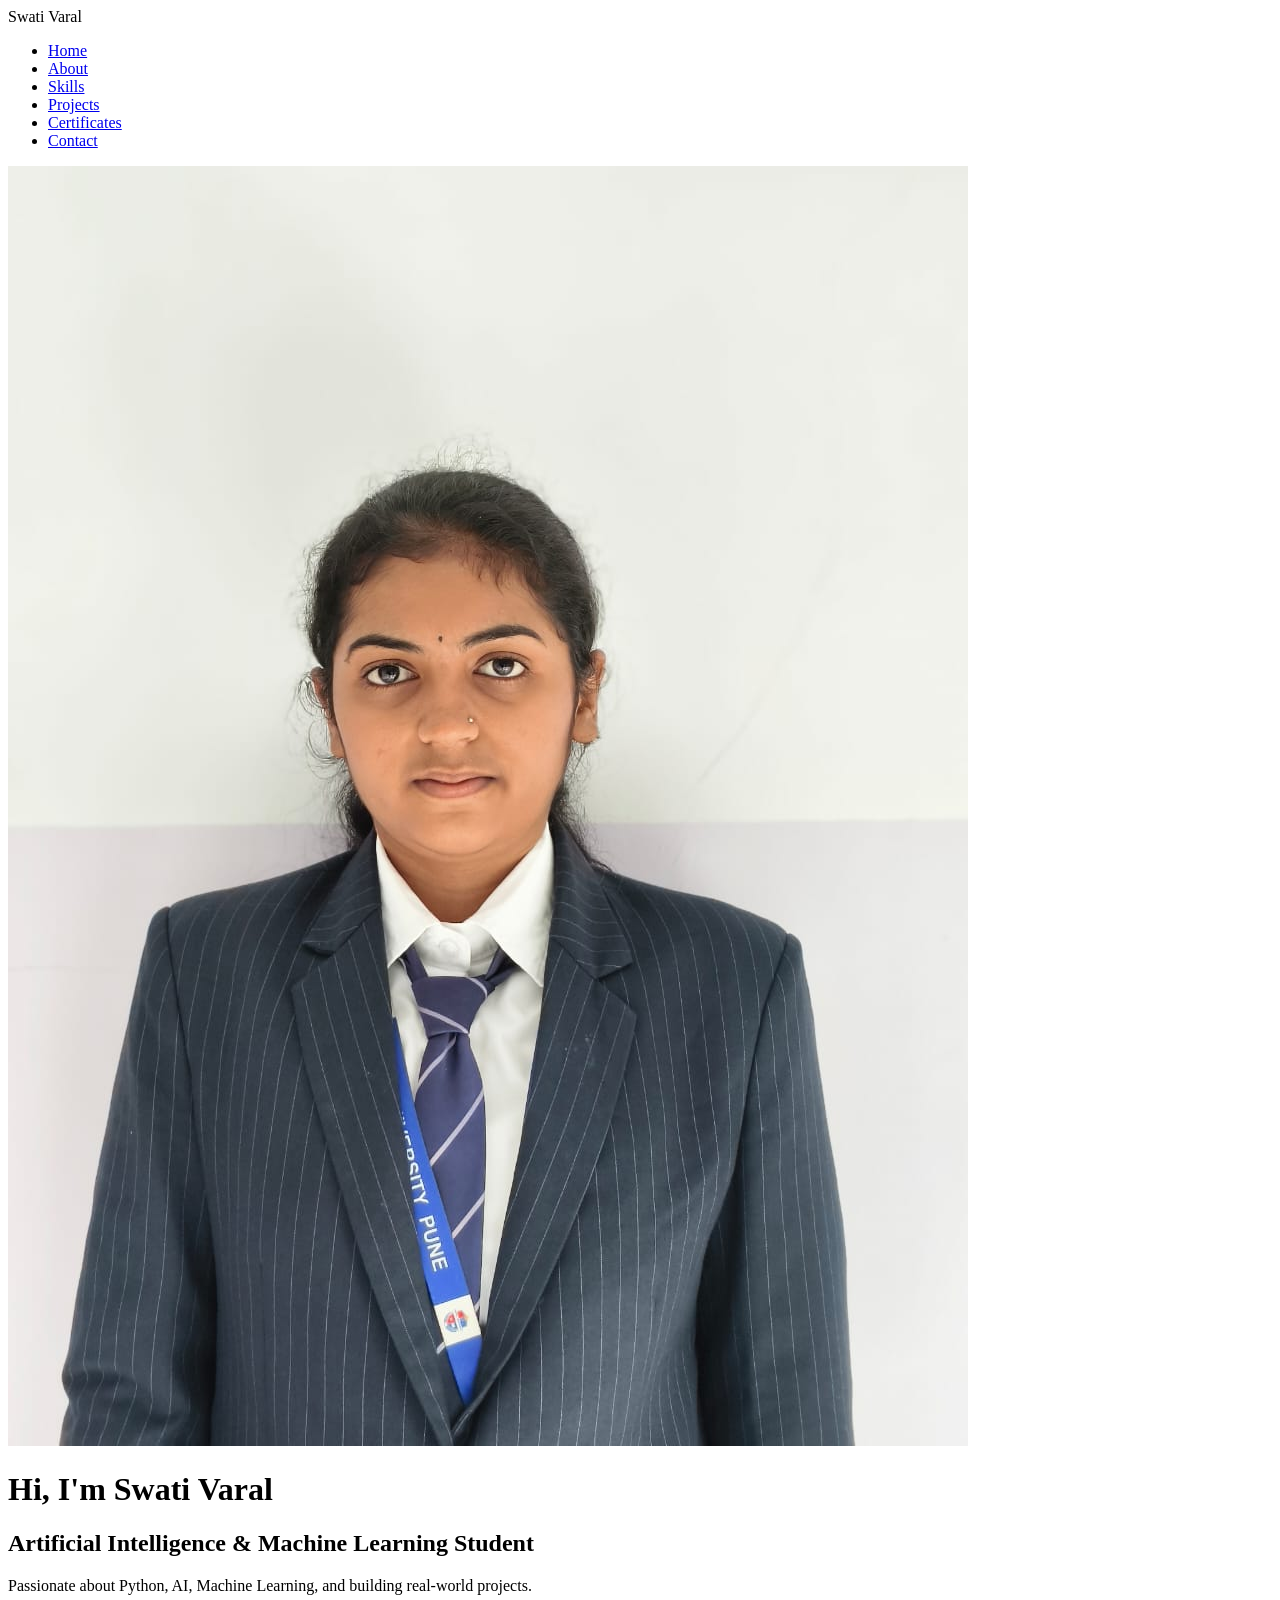
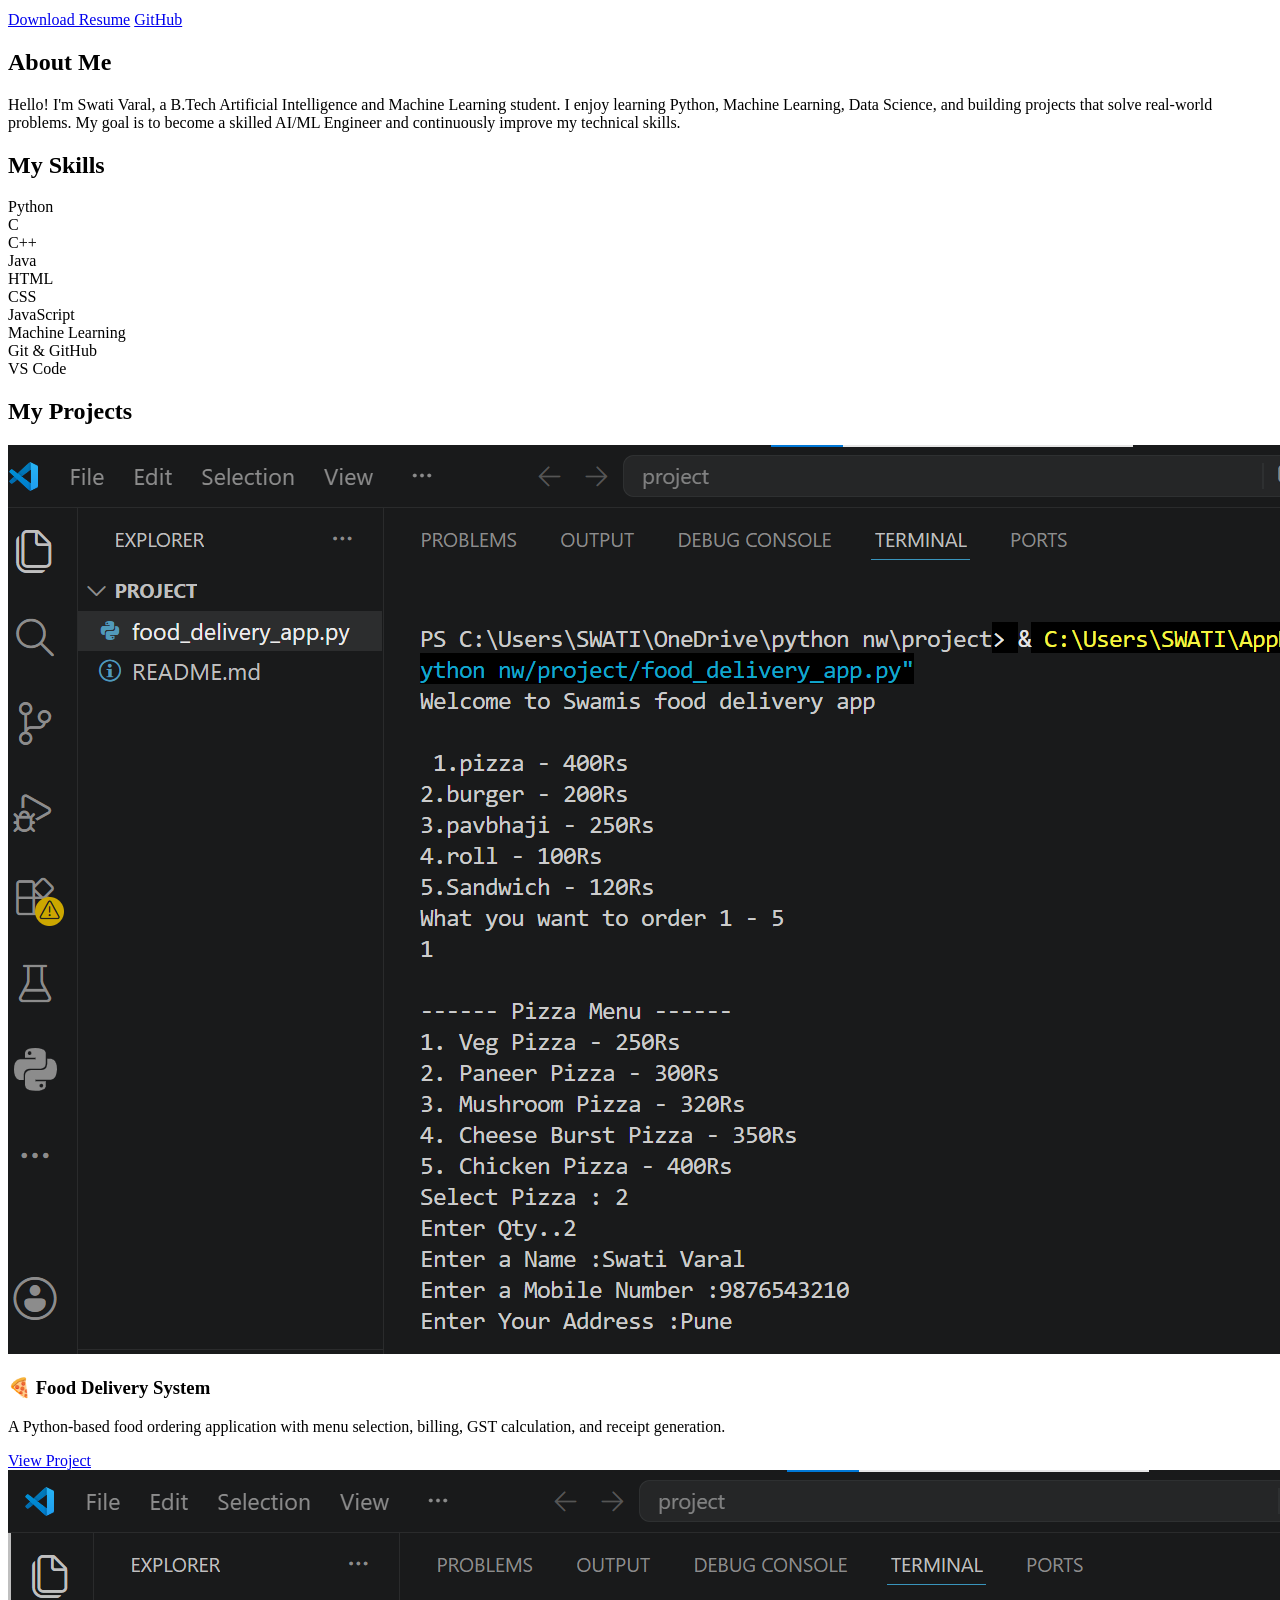
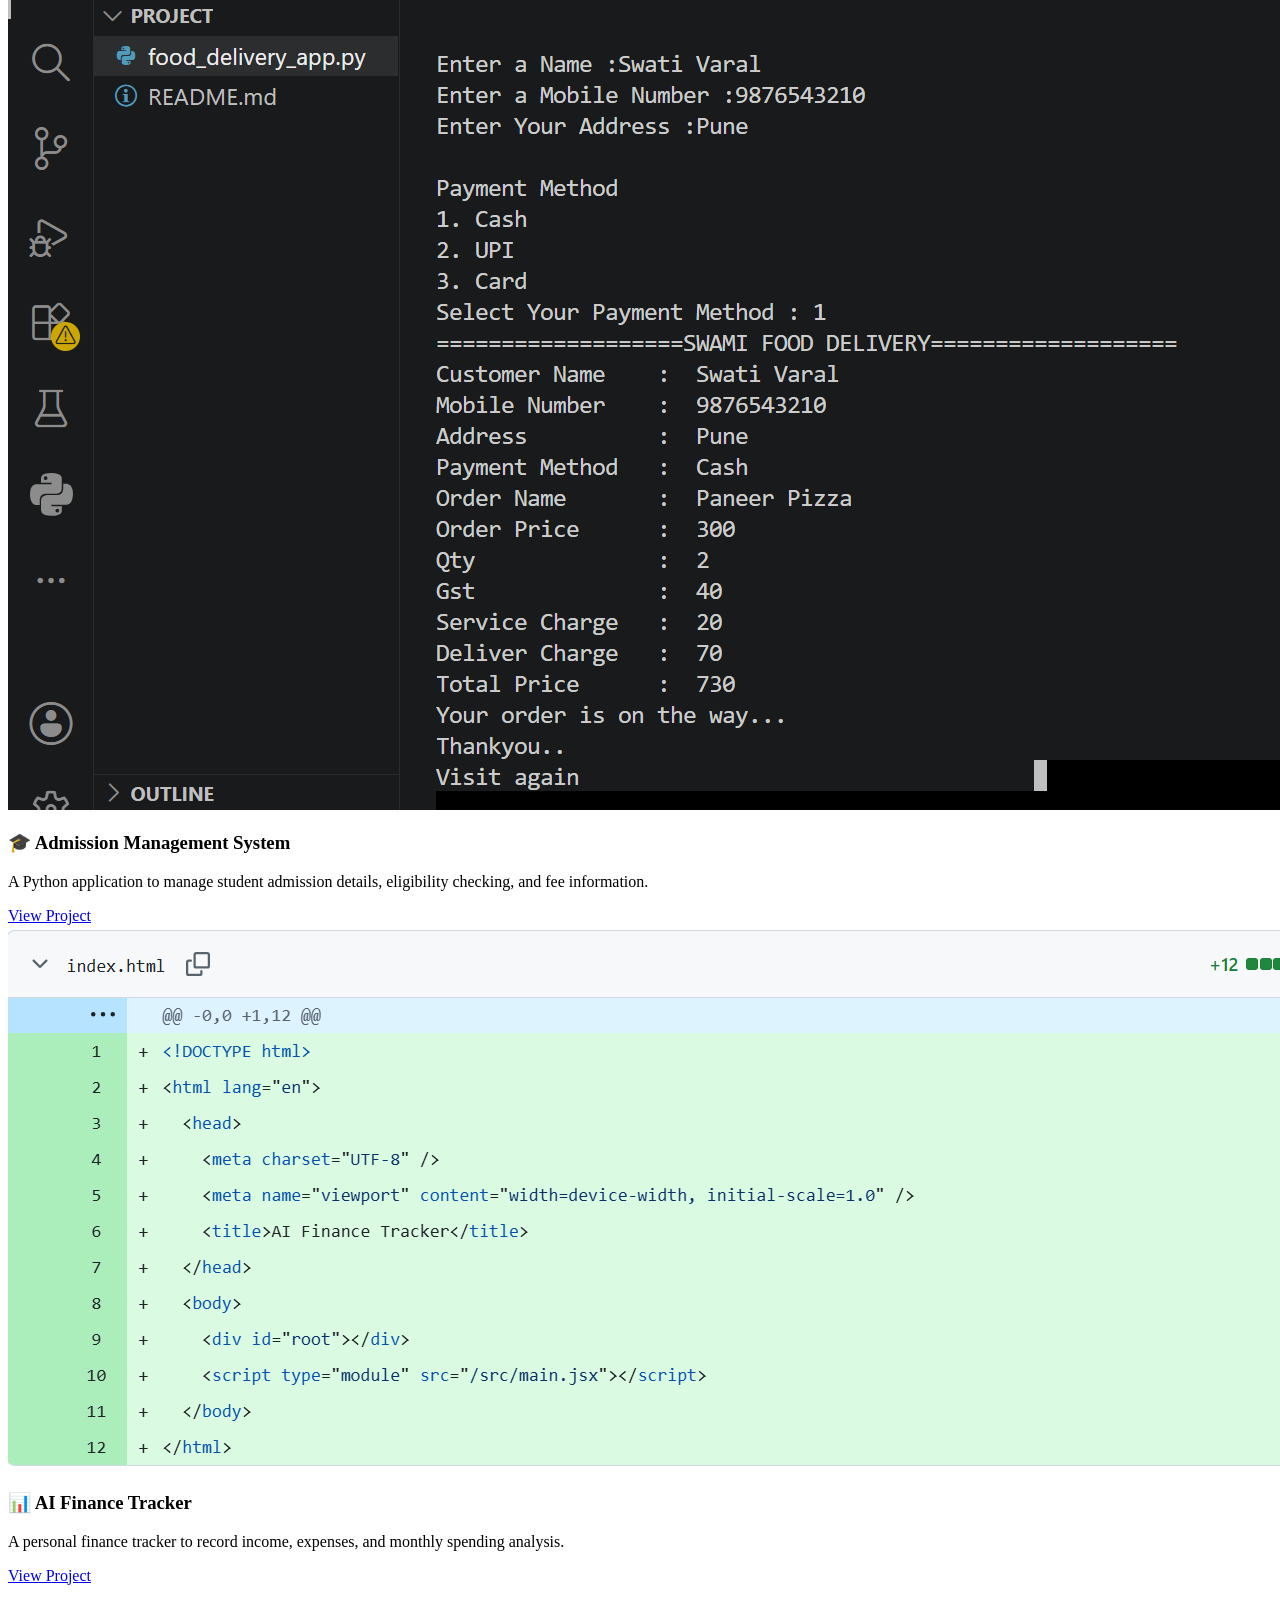
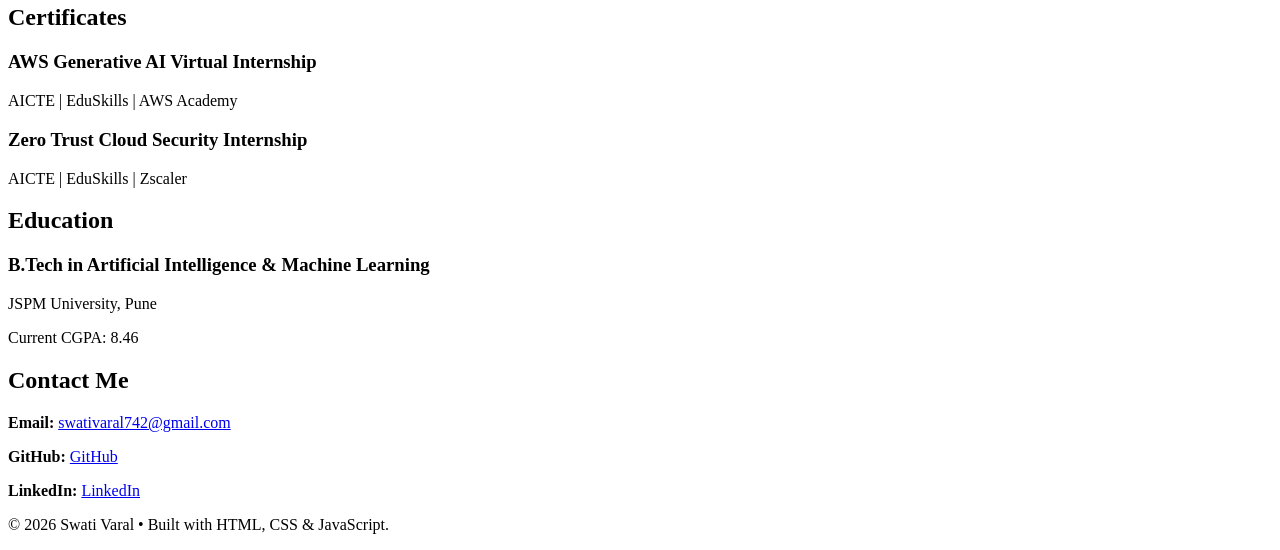
==== index.html @ 64f788d5 "Fix file names" ====
<!DOCTYPE html>
<html lang="en">
<head>
    <meta charset="UTF-8">
    <meta name="viewport" content="width=device-width, initial-scale=1.0">
    <title>Swati Varal | Portfolio</title>
<link rel="preconnect" href="https://fonts.googleapis.com">
<link rel="preconnect" href="https://fonts.gstatic.com" crossorigin>

<link href="https://fonts.googleapis.com/css2?family=Poppins:wght@300;400;500;600;700&display=swap" rel="stylesheet">
    <link rel="stylesheet" href="style.css">
</head>
<body>
    <nav class="navbar">
    <div class="logo">Swati Varal</div>

    <ul class="nav-links">
        <li><a href="#">Home</a></li>
        <li><a href="#about">About</a></li>
        <li><a href="#skills">Skills</a></li>
        <li><a href="#projects">Projects</a></li>
        <li><a href="#certificates">Certificates</a></li>
        <li><a href="#contact">Contact</a></li>
    </ul>
</nav>
    <header class="hero">

    <div class="hero-content">

        <img src="images/profile.jpeg" alt="Swati Varal" class="profile-img">

        <h1>Hi, I'm <span>Swati Varal</span></h1>

        <h2>Artificial Intelligence & Machine Learning Student</h2>

        <p>
            Passionate about Python, AI, Machine Learning, and building real-world projects.
        </p>

        <a href="resume.pdf" class="btn" download>Download Resume</a>

        <a href="https://github.com/swativaral" class="btn">GitHub</a>

    </div>

</header>
<section id="about" class="about">

    <h2>About Me</h2>

    <p>
        Hello! I'm Swati Varal, a B.Tech Artificial Intelligence and Machine Learning student.
        I enjoy learning Python, Machine Learning, Data Science, and building projects that solve real-world problems.
        My goal is to become a skilled AI/ML Engineer and continuously improve my technical skills.
    </p>

</section>
<section id="skills" class="skills">

    <h2>My Skills</h2>

    <div class="skills-container">

        <div class="skill-card">Python</div>
        <div class="skill-card">C</div>
        <div class="skill-card">C++</div>
        <div class="skill-card">Java</div>
        <div class="skill-card">HTML</div>
        <div class="skill-card">CSS</div>
        <div class="skill-card">JavaScript</div>
        <div class="skill-card">Machine Learning</div>
        <div class="skill-card">Git & GitHub</div>
        <div class="skill-card">VS Code</div>

    </div>

</section>
<section id="projects" class="projects">

    <h2>My Projects</h2>
   <div class="project-container">
    <div class="project-card">
        <img src="images/menu.png" alt="Food Delivery Menu" class="project-img">
    <h3>🍕 Food Delivery System</h3>

    <p>
        A Python-based food ordering application with menu selection,
        billing, GST calculation, and receipt generation.
    </p>

    <a href="https://github.com/swativaral" class="project-btn" target="_blank">
        View Project
    </a>

</div>
        <div class="project-card">
            <img src="images/delivery receipt.png" alt="Food Delivery Receipt" class="project-img">
            <h3>🎓 Admission Management System</h3>
            <p>
                A Python application to manage student admission details,
                eligibility checking, and fee information.
            </p>
            <a href="https://github.com/swativaral" class="project-btn" target="_blank">
    View Project
</a>
        </div>

        <div class="project-card">
            <img src="images/finance.png" alt="AI Finance Tracker" class="project-img">
            <h3>📊 AI Finance Tracker</h3>
            <p>
                A personal finance tracker to record income, expenses,
                and monthly spending analysis.
            </p>
            <a href="https://github.com/swativaral" class="project-btn" target="_blank">
    View Project
</a>
        </div>

    </div>

</section>
<section id="certificates" class="certificates">

    <h2>Certificates</h2>

    <div class="certificate-container">

        <div class="certificate-card">
            <h3>AWS Generative AI Virtual Internship</h3>
            <p>AICTE | EduSkills | AWS Academy</p>
        </div>

        <div class="certificate-card">
            <h3>Zero Trust Cloud Security Internship</h3>
            <p>AICTE | EduSkills | Zscaler</p>
        </div>

    </div>

</section>
<section id="education" class="education">

    <h2>Education</h2>

    <div class="education-card">
        <h3>B.Tech in Artificial Intelligence & Machine Learning</h3>
        <p>JSPM University, Pune</p>
        <p>Current CGPA: 8.46</p>
    </div>

</section>
<section id="contact" class="contact">

    <h2>Contact Me</h2>

   <p>
    <strong>Email:</strong>
    <a href="mailto:swativaral742@gmail.com">
        swativaral742@gmail.com
    </a>
</p>
    <p>
        <strong>GitHub:</strong>
       <a href="https://github.com/swativaral" class="btn" target="_blank">
             GitHub
        </a>
    </p>

   <p>
    <strong>LinkedIn:</strong>
    <a href="https://www.linkedin.com/in/swati-varal-043993343/" class="btn" target="_blank">
    LinkedIn
    </a>
</p>

</section>
    <footer>
    <p>© 2026 Swati Varal • Built with HTML, CSS & JavaScript.</p>
</footer>
    <script src="script.js"></script>
</body>
</html>
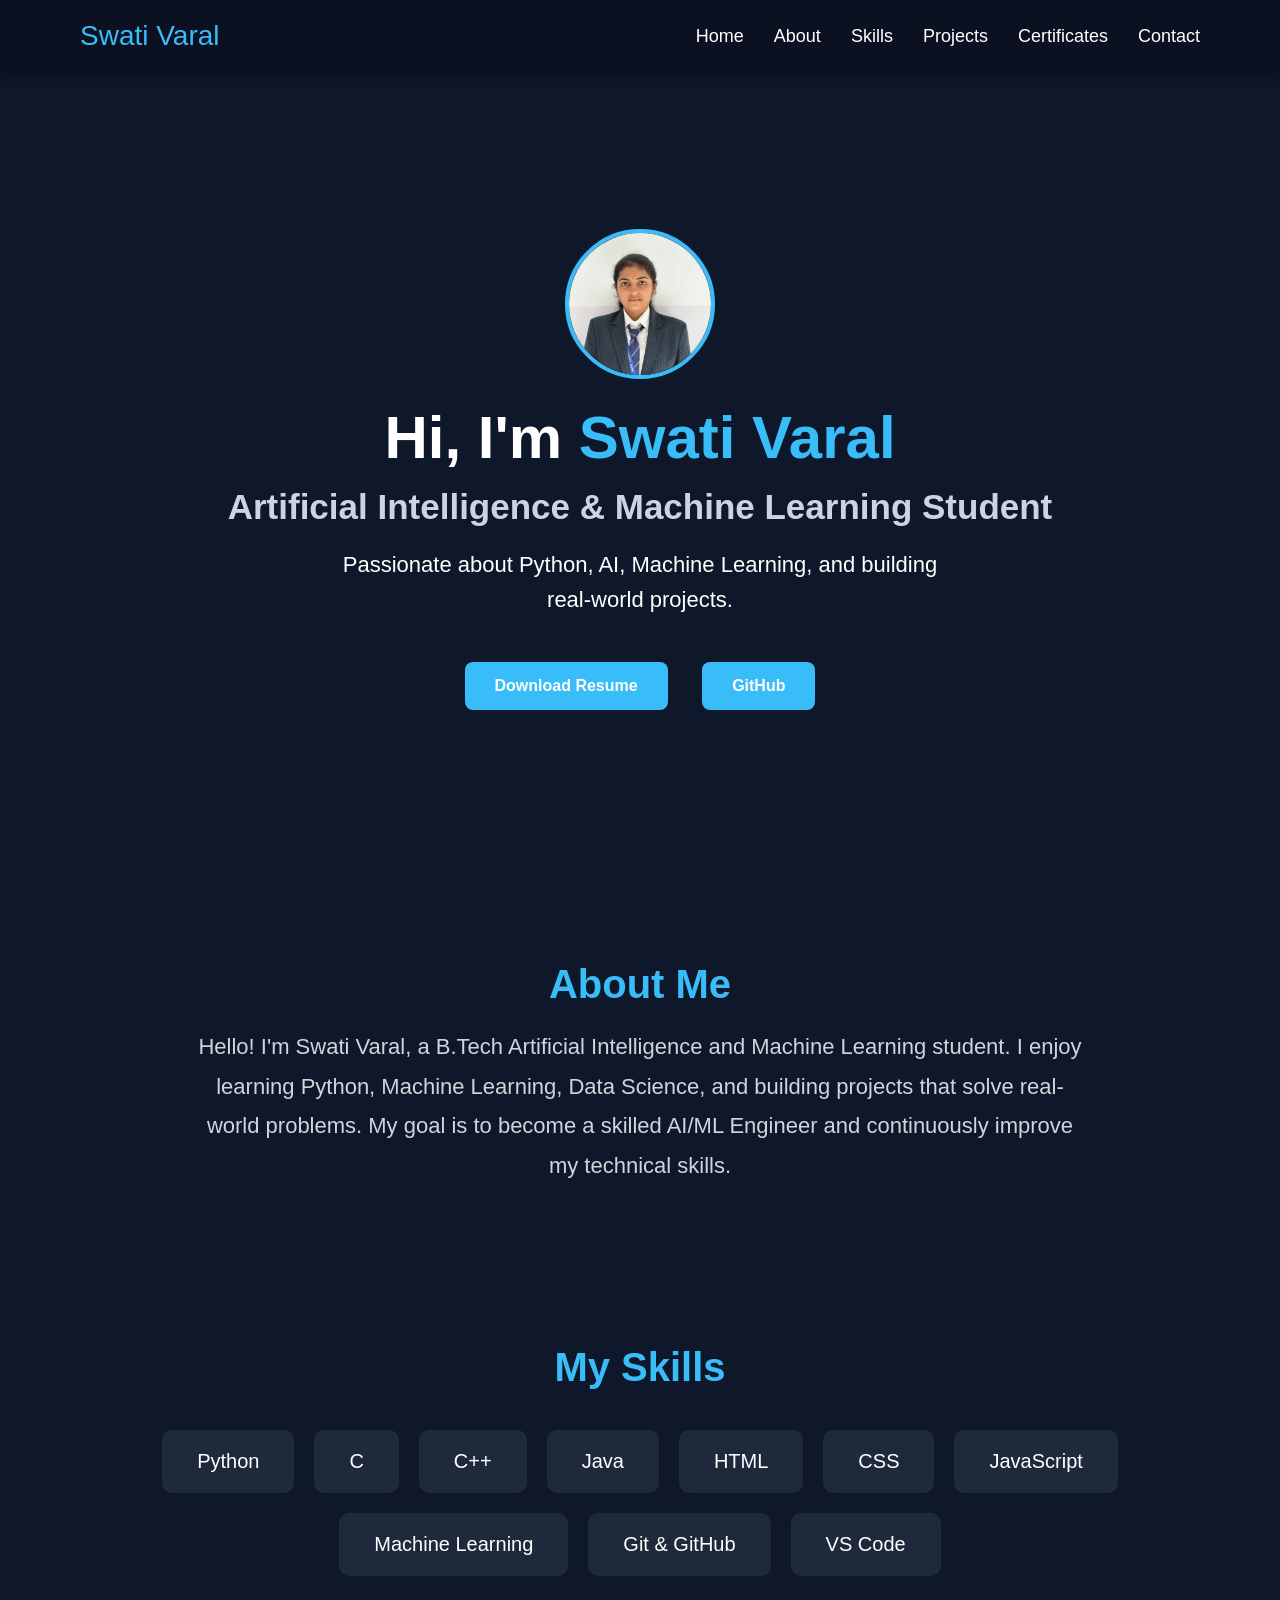
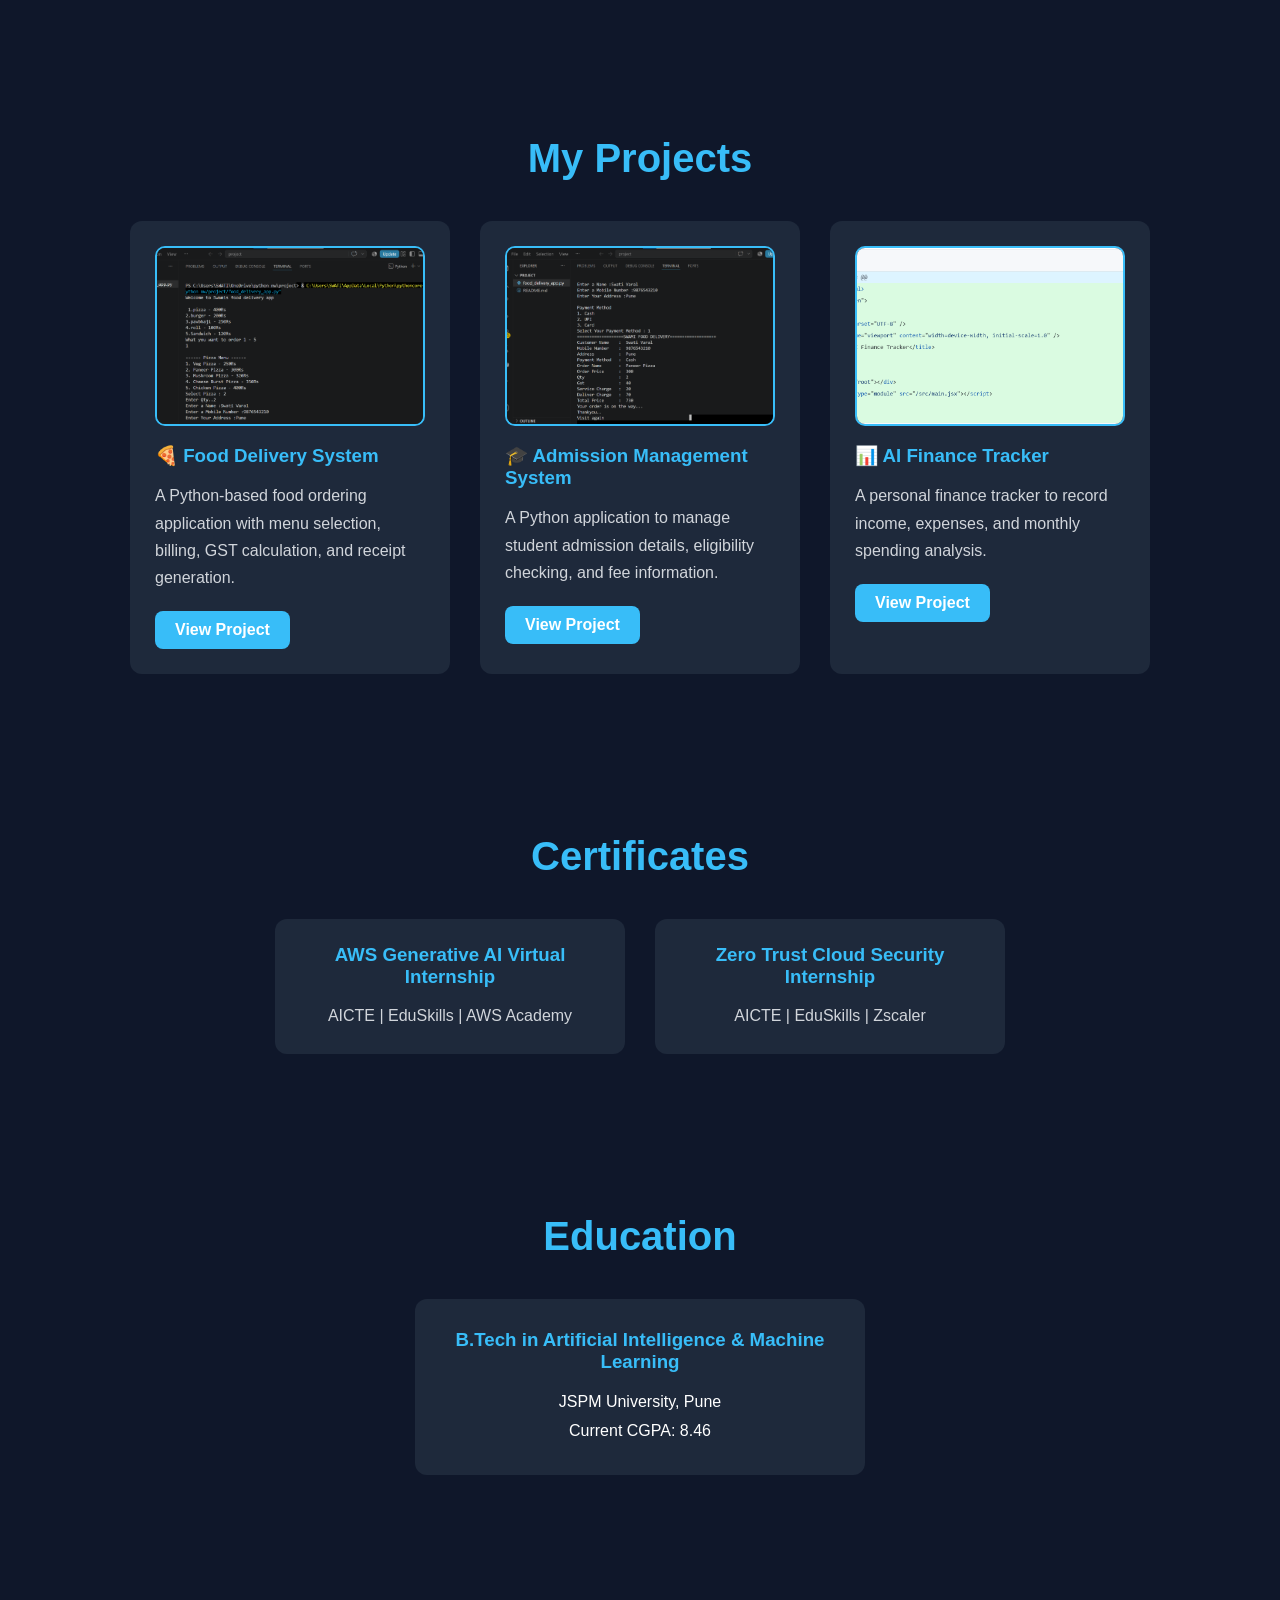
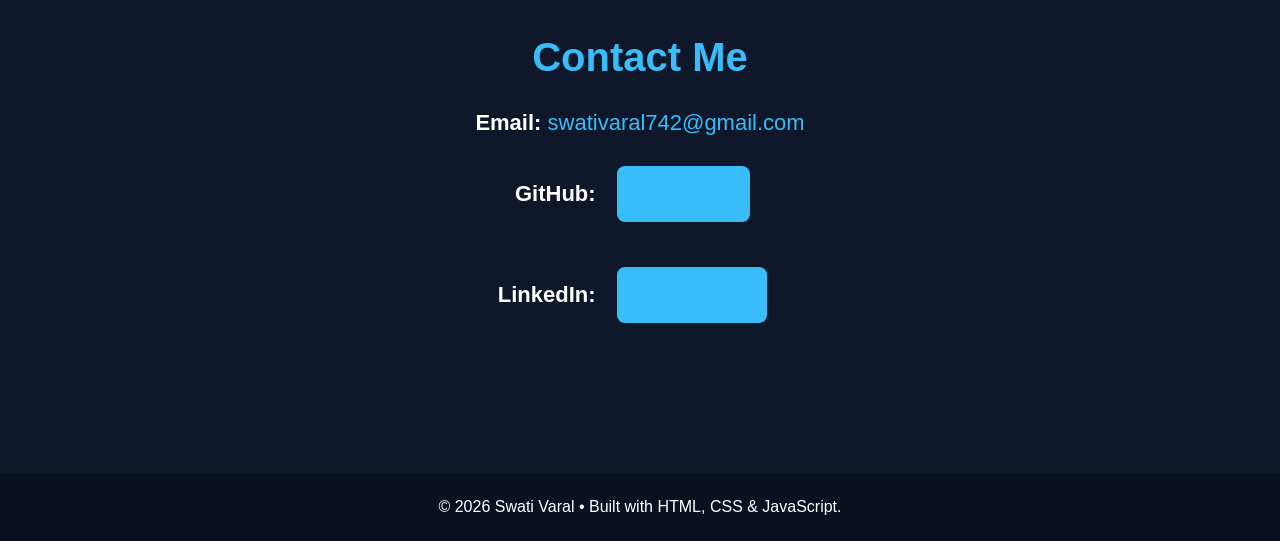
==== commit 37af51b8: "Fix CSS link" ====
--- a/index.html
+++ b/index.html
@@ -8,7 +8,7 @@
 <link rel="preconnect" href="https://fonts.gstatic.com" crossorigin>
 
 <link href="https://fonts.googleapis.com/css2?family=Poppins:wght@300;400;500;600;700&display=swap" rel="stylesheet">
-    <link rel="stylesheet" href="style.css">
+    <link rel="stylesheet" href="Style.css">
 </head>
 <body>
     <nav class="navbar">
--- a/Style.css
+++ b/Style.css
@@ -0,0 +1,362 @@
+html{
+    scroll-behavior:smooth;
+}
+*{
+    margin:0;
+    padding:0;
+    box-sizing:border-box;
+    font-family:'Poppins',sans-serif;
+}
+
+body{
+    background:#0f172a;
+    color:white;
+}
+
+.hero{
+    min-height:90vh;
+    display:flex;
+    justify-content:center;
+    align-items:center;
+    text-align:center;
+}
+
+.hero-content h1{
+    font-size:60px;
+    margin-bottom:15px;
+}
+
+.hero-content span{
+    color:#38bdf8;
+}
+
+.hero-content h2{
+    font-size:35px;
+    margin-bottom:20px;
+    color:#cbd5e1;
+
+}
+
+.hero-content p{
+    width:600px;
+    max-width:90%;
+    margin:auto;
+    margin-bottom:30px;
+    line-height:1.6;
+    font-size:22px;
+}
+
+.btn{
+    display:inline-block;
+    text-decoration:none;
+    background:#38bdf8;
+    color:white;
+    padding:15px 30px;
+    margin:15px;
+    border-radius:8px;
+    transition:0.3s;
+     font-weight:bold;
+}
+
+.btn:hover{
+    background:#0284c7;
+    transform:translateY(-5px);
+    box-shadow:0 10px 20px rgba(56,189,248,0.4);
+}
+
+
+.profile-img{
+    width:150px;
+    height:150px;
+    border-radius:50%;
+    object-fit:cover;
+    border:4px solid #38bdf8;
+    margin-bottom:20px;
+}
+/* Navigation Bar */
+
+.navbar{
+    display:flex;
+    justify-content:space-between;
+    align-items:center;
+    padding:20px 80px;
+    background:#0b1120;
+    position:sticky;
+    top:0;
+    box-shadow:0 4px 10px rgba(0,0,0,0.3);
+    z-index:1000;
+}
+
+.logo{
+    color:#38bdf8;
+    font-size:28px;
+}
+
+.nav-links{
+    display:flex;
+    list-style:none;
+    gap:30px;
+}
+
+.nav-links a{
+    text-decoration:none;
+    color:white;
+    font-size:18px;
+    font-weight:500;
+    transition:0.3s;
+}
+
+.nav-links a:hover{
+    color:#38bdf8;
+    border-bottom:2px solid #38bdf8;
+    padding-bottom:5px;
+}
+.about{
+    padding:80px 100px;
+    text-align:center;
+}
+
+.about h2{
+    font-size:40px;
+    color:#38bdf8;
+    margin-bottom:20px;
+}
+
+.about p{
+    font-size:22px;
+    line-height:1.8;
+    max-width:900px;
+    margin:auto;
+    color:#d1d5db;
+}
+/* Skills Section */
+
+.skills{
+    padding:80px 100px;
+    text-align:center;
+}
+
+.skills h2{
+    font-size:40px;
+    color:#38bdf8;
+    margin-bottom:40px;
+}
+
+.skills-container{
+    display:flex;
+    flex-wrap:wrap;
+    justify-content:center;
+    gap:20px;
+}
+
+.skill-card{
+    background:#1e293b;
+    color:white;
+    padding:20px 35px;
+    border-radius:10px;
+    font-size:20px;
+    transition:0.3s;
+    cursor:pointer;
+}
+
+.skill-card:hover{
+    background:#38bdf8;
+    color:#0f172a;
+    transform:scale(1.08);
+}
+/* Projects Section */
+
+.projects{
+    padding:80px 100px;
+    text-align:center;
+}
+
+.projects h2{
+    font-size:40px;
+    color:#38bdf8;
+    margin-bottom:40px;
+}
+
+.project-container{
+    display:flex;
+    justify-content:center;
+    gap:30px;
+    flex-wrap:wrap;
+}
+
+.project-card{
+    width:320px;
+    background:#1e293b;
+    padding:25px;
+    border-radius:12px;
+    transition:0.3s;
+    text-align:left;
+}
+
+.project-card h3{
+    color:#38bdf8;
+    margin-bottom:15px;
+}
+
+.project-card p{
+    line-height:1.7;
+    color:#d1d5db;
+}
+
+
+.project-card:hover{
+    transform:translateY(-10px) scale(1.03);
+    box-shadow:0 15px 30px rgba(0,0,0,0.4);
+}
+/* Education */
+/* Certificates Section */
+
+.certificates{
+    padding:80px 100px;
+    text-align:center;
+}
+
+.certificates h2{
+    font-size:40px;
+    color:#38bdf8;
+    margin-bottom:40px;
+}
+
+.certificate-container{
+    display:flex;
+    justify-content:center;
+    gap:30px;
+    flex-wrap:wrap;
+}
+
+.certificate-card{
+    width:350px;
+    background:#1e293b;
+    padding:25px;
+    border-radius:12px;
+    transition:0.4s ease;
+    cursor:pointer;
+}
+
+.certificate-card h3{
+    color:#38bdf8;
+    margin-bottom:15px;
+}
+
+.certificate-card p{
+    color:#d1d5db;
+    line-height:1.6;
+}
+
+.certificate-card:hover{
+    transform:translateY(-10px) scale(1.05);
+    box-shadow:0 15px 30px rgba(56,189,248,0.3);
+    border:2px solid #38bdf8;
+}
+.education{
+    padding:80px 100px;
+    text-align:center;
+}
+
+.education h2{
+    color:#38bdf8;
+    font-size:40px;
+    margin-bottom:40px;
+}
+
+.education-card{
+    width:450px;
+    margin:auto;
+    background:#1e293b;
+    padding:30px;
+    border-radius:12px;
+}
+
+.education-card h3{
+    color:#38bdf8;
+    margin-bottom:15px;
+}
+
+.education-card p{
+    line-height:1.8;
+}
+/* Contact */
+
+.contact{
+    padding:80px 100px;
+    text-align:center;
+}
+
+.contact h2{
+    color:#38bdf8;
+    font-size:40px;
+    margin-bottom:30px;
+}
+
+.contact p{
+    font-size:22px;
+    margin:15px;
+}
+
+.contact a{
+    color:#38bdf8;
+    text-decoration:none;
+}
+footer{
+    text-align:center;
+    padding:25px;
+    background:#0b1120;
+    color:white;
+    margin-top:40px;
+}
+.hero-content{
+    animation:fadeIn 1.5s ease-in-out;
+}
+
+@keyframes fadeIn{
+
+    from{
+        opacity:0;
+        transform:translateY(50px);
+    }
+
+    to{
+        opacity:1;
+        transform:translateY(0);
+    }
+
+}
+
+.logo{
+    cursor:pointer;
+    transition:0.3s;
+}
+
+.logo:hover{
+    color:white;
+}
+
+.project-btn{
+    display:inline-block;
+    margin-top:20px;
+    padding:10px 20px;
+    background:#38bdf8;
+    color:white;
+    text-decoration:none;
+    border-radius:8px;
+    transition:0.3s;
+    font-weight:600;
+}
+
+.project-btn:hover{
+    background:#0284c7;
+    transform:scale(1.05);
+}
+.project-img{
+    width:100%;
+    height:180px;
+    object-fit:cover;
+    border-radius:10px;
+    margin-bottom:15px;
+    border:2px solid #38bdf8;
+}
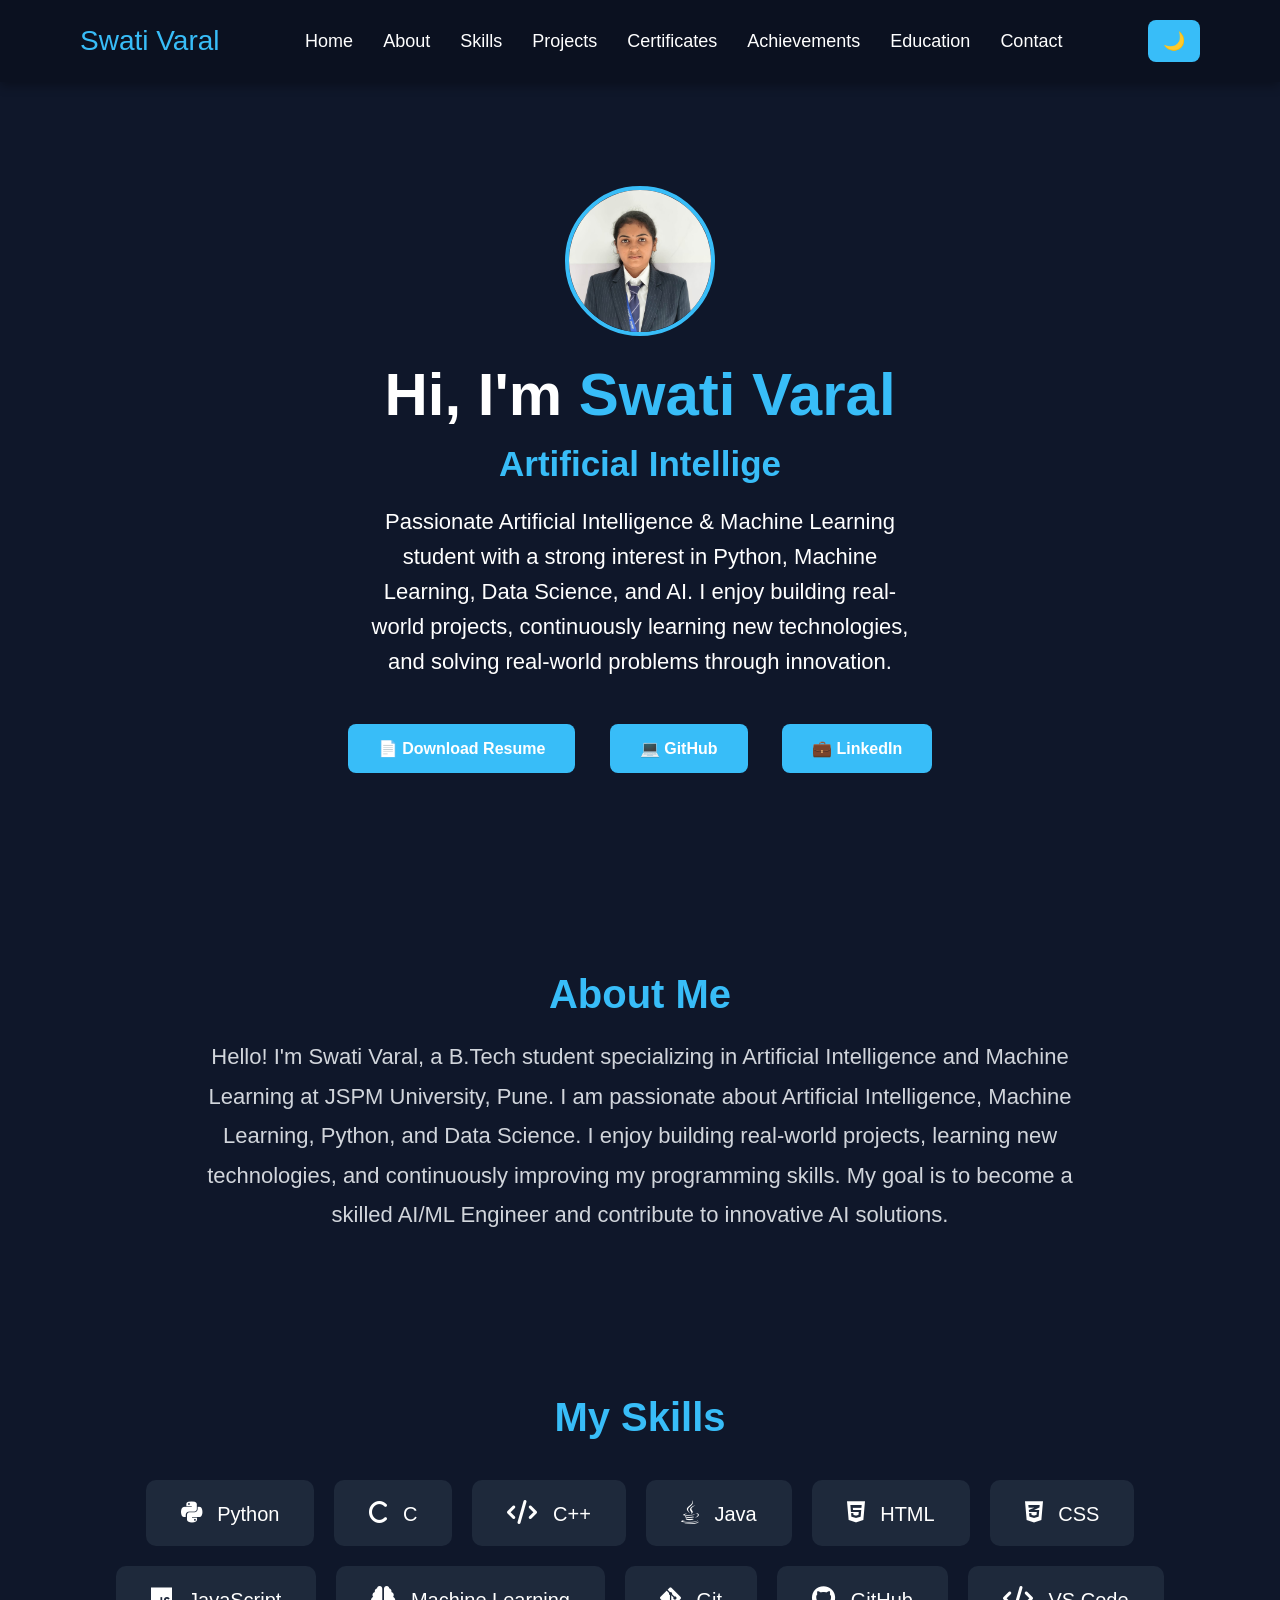
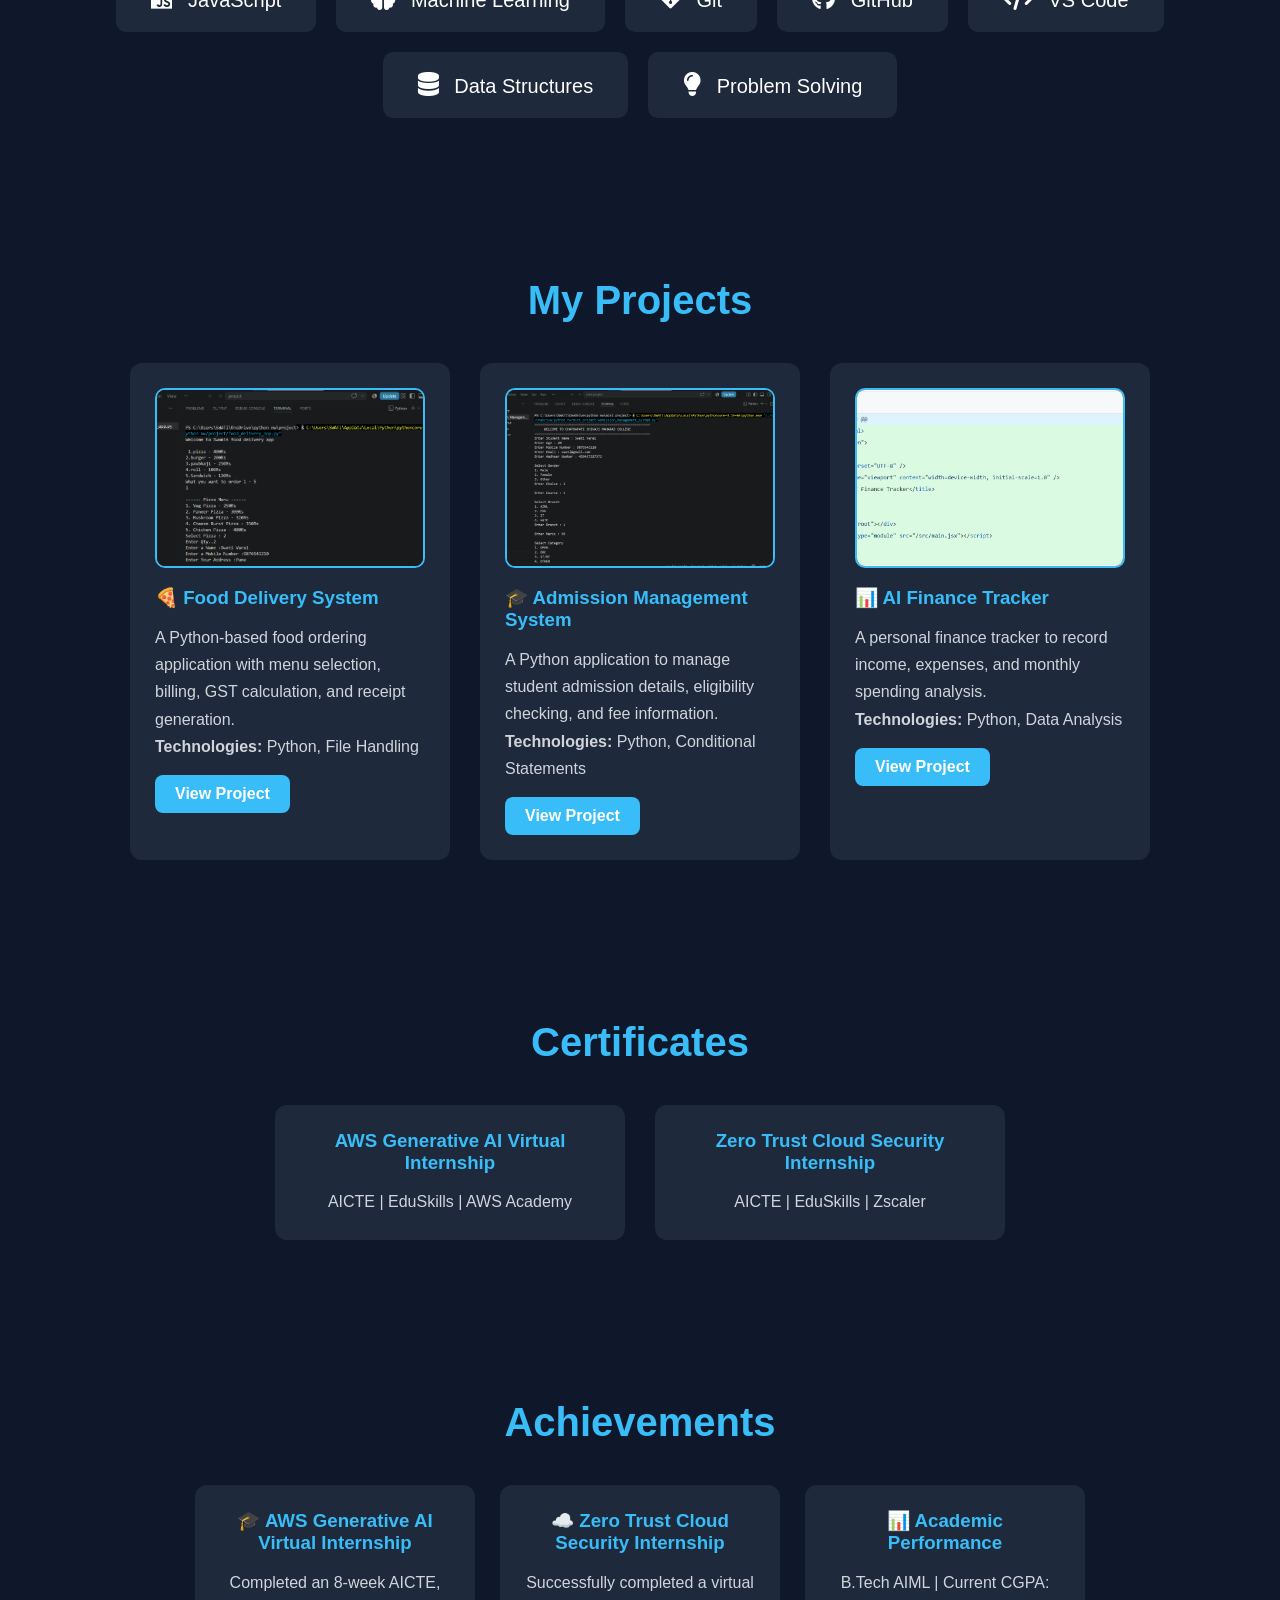
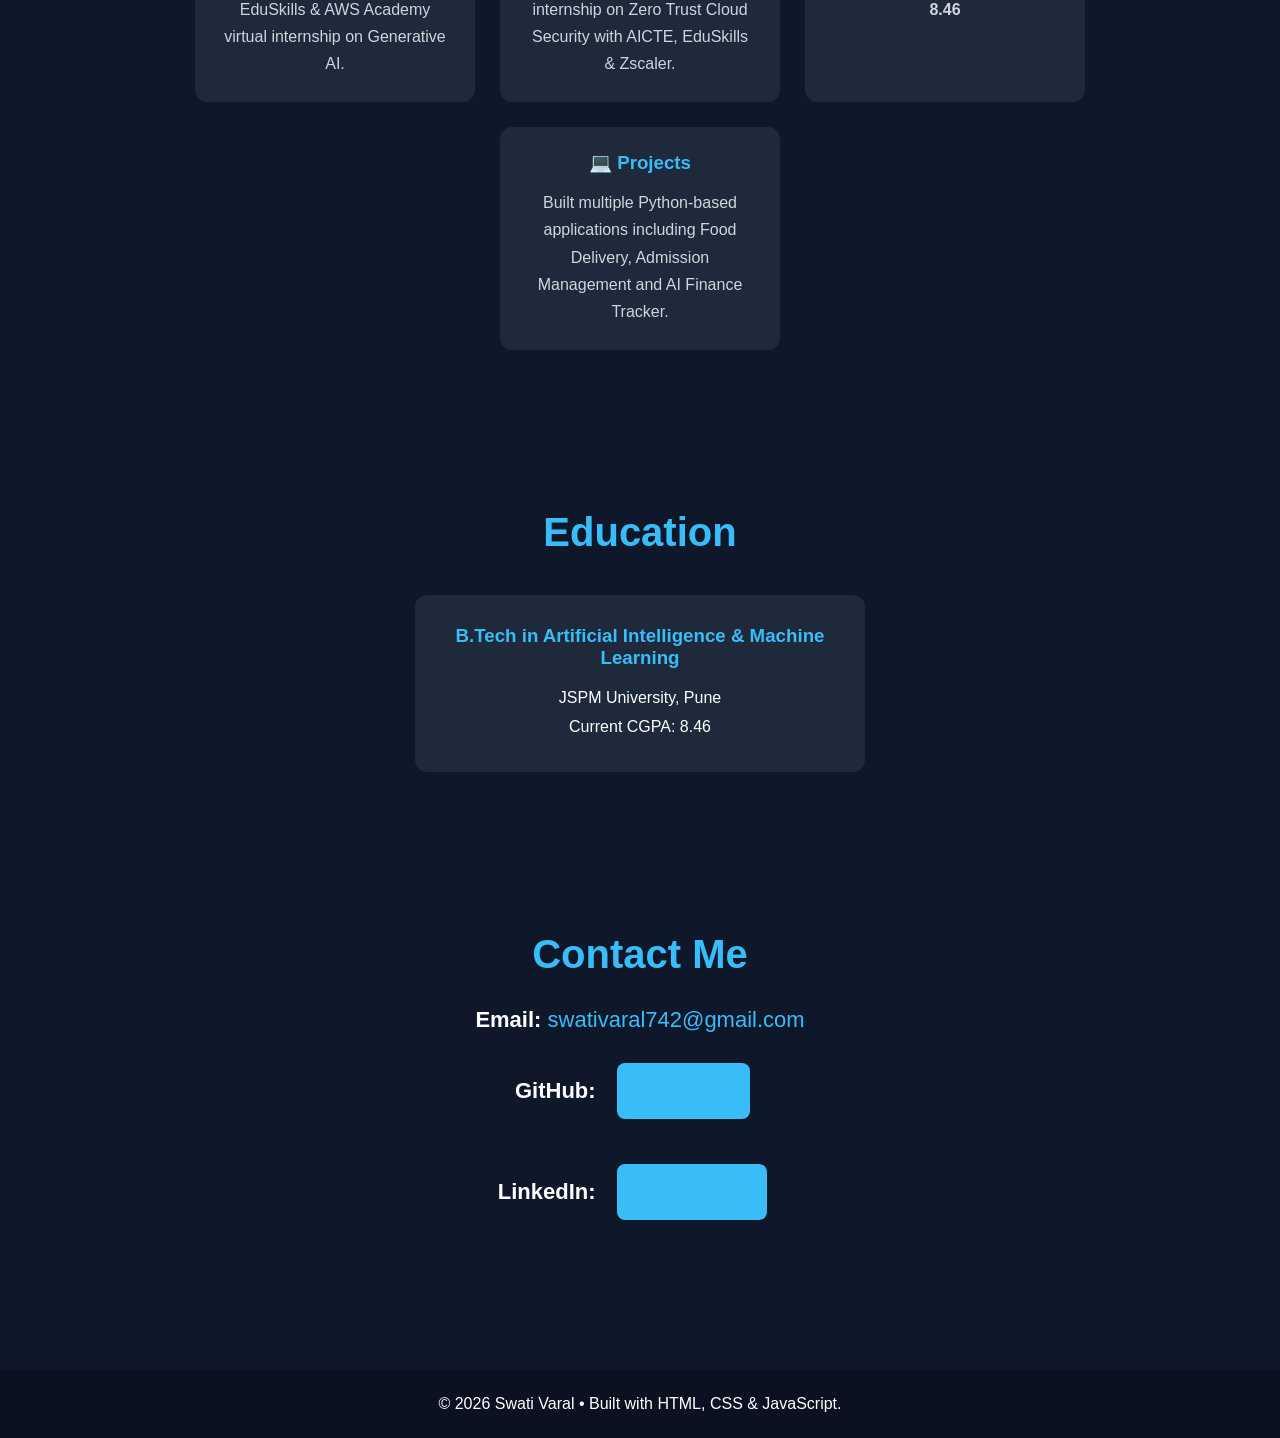
==== commit df538bb4: "Portfolio updated with new features" ====
--- a/index.html
+++ b/index.html
@@ -8,22 +8,27 @@
 <link rel="preconnect" href="https://fonts.gstatic.com" crossorigin>
 
 <link href="https://fonts.googleapis.com/css2?family=Poppins:wght@300;400;500;600;700&display=swap" rel="stylesheet">
-    <link rel="stylesheet" href="Style.css">
+<link rel="stylesheet" href="https://cdnjs.cloudflare.com/ajax/libs/font-awesome/6.5.2/css/all.min.css">   
+<link rel="stylesheet" href="Style.css">
 </head>
+<button id="topBtn" onclick="topFunction()">⬆</button>
 <body>
     <nav class="navbar">
     <div class="logo">Swati Varal</div>
 
     <ul class="nav-links">
-        <li><a href="#">Home</a></li>
+        <li><a href="#home">Home</a></li>
         <li><a href="#about">About</a></li>
         <li><a href="#skills">Skills</a></li>
         <li><a href="#projects">Projects</a></li>
         <li><a href="#certificates">Certificates</a></li>
+        <li><a href="#achievements">Achievements</a></li>
+        <li><a href="#education">Education</a></li>
         <li><a href="#contact">Contact</a></li>
     </ul>
+    <button id="theme-toggle" class="theme-btn">🌙</button>
 </nav>
-    <header class="hero">
+    <header id="home" class="hero">
 
     <div class="hero-content">
 
@@ -31,16 +36,17 @@
 
         <h1>Hi, I'm <span>Swati Varal</span></h1>
 
-        <h2>Artificial Intelligence & Machine Learning Student</h2>
+        <h2><span id="typing"></span></h2>
 
         <p>
-            Passionate about Python, AI, Machine Learning, and building real-world projects.
+        Passionate Artificial Intelligence & Machine Learning student with a strong interest in Python, Machine Learning, Data Science, and AI. I enjoy building real-world projects, continuously learning new technologies, and solving real-world problems through innovation.
         </p>
 
-        <a href="resume.pdf" class="btn" download>Download Resume</a>
-
-        <a href="https://github.com/swativaral" class="btn">GitHub</a>
-
+        <a href="resume.pdf" class="btn" download>📄 Download Resume</a>
+
+        <a href="https://github.com/swativaral" class="btn" target="_blank">💻 GitHub</a>
+
+        <a href="https://www.linkedin.com/in/swati-varal-043993343/" class="btn" target="_blank">💼 LinkedIn</a>
     </div>
 
 </header>
@@ -49,9 +55,7 @@
     <h2>About Me</h2>
 
     <p>
-        Hello! I'm Swati Varal, a B.Tech Artificial Intelligence and Machine Learning student.
-        I enjoy learning Python, Machine Learning, Data Science, and building projects that solve real-world problems.
-        My goal is to become a skilled AI/ML Engineer and continuously improve my technical skills.
+        Hello! I'm Swati Varal, a B.Tech student specializing in Artificial Intelligence and Machine Learning at JSPM University, Pune. I am passionate about Artificial Intelligence, Machine Learning, Python, and Data Science. I enjoy building real-world projects, learning new technologies, and continuously improving my programming skills. My goal is to become a skilled AI/ML Engineer and contribute to innovative AI solutions.
     </p>
 
 </section>
@@ -61,16 +65,31 @@
 
     <div class="skills-container">
 
-        <div class="skill-card">Python</div>
-        <div class="skill-card">C</div>
-        <div class="skill-card">C++</div>
-        <div class="skill-card">Java</div>
-        <div class="skill-card">HTML</div>
-        <div class="skill-card">CSS</div>
-        <div class="skill-card">JavaScript</div>
-        <div class="skill-card">Machine Learning</div>
-        <div class="skill-card">Git & GitHub</div>
-        <div class="skill-card">VS Code</div>
+        <div class="skill-card"><i class="fa-brands fa-python"></i> Python</div>
+
+<div class="skill-card"><i class="fa-solid fa-c"></i> C</div>
+
+<div class="skill-card"><i class="fa-solid fa-code"></i> C++</div>
+
+<div class="skill-card"><i class="fa-brands fa-java"></i> Java</div>
+
+<div class="skill-card"><i class="fa-brands fa-html5"></i> HTML</div>
+
+<div class="skill-card"><i class="fa-brands fa-css3-alt"></i> CSS</div>
+
+<div class="skill-card"><i class="fa-brands fa-js"></i> JavaScript</div>
+
+<div class="skill-card"><i class="fa-solid fa-brain"></i> Machine Learning</div>
+
+<div class="skill-card"><i class="fa-brands fa-git-alt"></i> Git</div>
+
+<div class="skill-card"><i class="fa-brands fa-github"></i> GitHub</div>
+
+<div class="skill-card"><i class="fa-solid fa-code"></i> VS Code</div>
+
+<div class="skill-card"><i class="fa-solid fa-database"></i> Data Structures</div>
+
+<div class="skill-card"><i class="fa-solid fa-lightbulb"></i> Problem Solving</div>
 
     </div>
 
@@ -87,35 +106,42 @@
         A Python-based food ordering application with menu selection,
         billing, GST calculation, and receipt generation.
     </p>
-
-    <a href="https://github.com/swativaral" class="project-btn" target="_blank">
+    <p><strong>Technologies:</strong> Python, File Handling</p>
+
+    <a href="https://github.com/swativaral/Food-Delivery-App" class="project-btn" target="_blank">
         View Project
     </a>
 
 </div>
         <div class="project-card">
-            <img src="images/delivery receipt.png" alt="Food Delivery Receipt" class="project-img">
+            <img src="images/Admission.png" alt="Admission Management System" class="project-img">
             <h3>🎓 Admission Management System</h3>
             <p>
                 A Python application to manage student admission details,
                 eligibility checking, and fee information.
             </p>
-            <a href="https://github.com/swativaral" class="project-btn" target="_blank">
+           <p><strong>Technologies:</strong> Python, Conditional Statements</p>
+            <a href="https://github.com/swativaral/Admission_Management_System" class="project-btn" target="_blank">
     View Project
 </a>
         </div>
 
         <div class="project-card">
-            <img src="images/finance.png" alt="AI Finance Tracker" class="project-img">
-            <h3>📊 AI Finance Tracker</h3>
-            <p>
-                A personal finance tracker to record income, expenses,
-                and monthly spending analysis.
-            </p>
-            <a href="https://github.com/swativaral" class="project-btn" target="_blank">
-    View Project
-</a>
-        </div>
+    <img src="images/finance.png" alt="AI Finance Tracker" class="project-img">
+
+    <h3>📊 AI Finance Tracker</h3>
+
+    <p>
+        A personal finance tracker to record income, expenses,
+        and monthly spending analysis.
+    </p>
+
+    <p><strong>Technologies:</strong> Python, Data Analysis</p>
+
+    <a href="https://github.com/swativaral/AI-Finance-Tracker" class="project-btn" target="_blank">
+        View Project
+    </a>
+</div>
 
     </div>
 
@@ -134,6 +160,35 @@
         <div class="certificate-card">
             <h3>Zero Trust Cloud Security Internship</h3>
             <p>AICTE | EduSkills | Zscaler</p>
+        </div>
+
+    </div>
+
+</section>
+<section id="achievements" class="achievements">
+
+    <h2>Achievements</h2>
+
+    <div class="achievement-container">
+
+        <div class="achievement-card">
+            <h3>🎓 AWS Generative AI Virtual Internship</h3>
+            <p>Completed an 8-week AICTE, EduSkills & AWS Academy virtual internship on Generative AI.</p>
+        </div>
+
+        <div class="achievement-card">
+            <h3>☁️ Zero Trust Cloud Security Internship</h3>
+            <p>Successfully completed a virtual internship on Zero Trust Cloud Security with AICTE, EduSkills & Zscaler.</p>
+        </div>
+
+        <div class="achievement-card">
+            <h3>📊 Academic Performance</h3>
+            <p>B.Tech AIML | Current CGPA: <strong>8.46</strong></p>
+        </div>
+
+        <div class="achievement-card">
+            <h3>💻 Projects</h3>
+            <p>Built multiple Python-based applications including Food Delivery, Admission Management and AI Finance Tracker.</p>
         </div>
 
     </div>
--- a/Style.css
+++ b/Style.css
@@ -359,4 +359,154 @@
     border-radius:10px;
     margin-bottom:15px;
     border:2px solid #38bdf8;
+}
+.project-img{
+    width:100%;
+    height:180px;
+    object-fit:cover;
+    border-radius:10px;
+    margin-bottom:15px;
+    transition:0.3s;
+}
+
+.project-img:hover{
+    transform:scale(1.05);
+}
+.project-btn{
+    display:inline-block;
+    margin-top:15px;
+    padding:10px 20px;
+    background:#38bdf8;
+    color:white;
+    text-decoration:none;
+    border-radius:8px;
+    transition:0.3s;
+    font-weight:bold;
+}
+
+.project-btn:hover{
+    background:#0284c7;
+    transform:translateY(-3px);
+}
+.skill-card i{
+    font-size:24px;
+    margin-right:10px;
+}
+#typing{
+    color:#38bdf8;
+    font-weight:bold;
+}
+/* Achievements Section */
+
+.achievements{
+    padding:80px 100px;
+    text-align:center;
+}
+
+.achievements h2{
+    color:#38bdf8;
+    font-size:40px;
+    margin-bottom:40px;
+}
+
+.achievement-container{
+    display:flex;
+    justify-content:center;
+    gap:25px;
+    flex-wrap:wrap;
+}
+
+.achievement-card{
+    width:280px;
+    background:#1e293b;
+    padding:25px;
+    border-radius:12px;
+    transition:0.3s;
+}
+
+.achievement-card h3{
+    color:#38bdf8;
+    margin-bottom:15px;
+}
+
+.achievement-card p{
+    color:#d1d5db;
+    line-height:1.7;
+}
+
+.achievement-card:hover{
+    transform:translateY(-8px);
+    box-shadow:0 10px 25px rgba(56,189,248,0.35);
+}
+/* Back to Top Button */
+
+#topBtn{
+    display:none;
+    position:fixed;
+    bottom:20px;
+    right:20px;
+    z-index:99;
+    border:none;
+    outline:none;
+    background:#38bdf8;
+    color:white;
+    cursor:pointer;
+    padding:15px;
+    border-radius:50%;
+    font-size:18px;
+    transition:0.3s;
+}
+
+#topBtn:hover{
+    background:#0284c7;
+    transform:scale(1.1);
+}
+/* Theme Toggle Button */
+
+.theme-btn{
+    background:#38bdf8;
+    color:white;
+    border:none;
+    padding:10px 15px;
+    border-radius:8px;
+    cursor:pointer;
+    font-size:18px;
+    transition:0.3s;
+}
+
+.theme-btn:hover{
+    background:#0284c7;
+}
+
+/* Light Mode */
+
+body.light-mode{
+    background:#f8fafc;
+    color:#0f172a;
+}
+
+body.light-mode .navbar,
+body.light-mode footer{
+    background:#e2e8f0;
+}
+
+body.light-mode .project-card,
+body.light-mode .skill-card,
+body.light-mode .certificate-card,
+body.light-mode .achievement-card,
+body.light-mode .education-card{
+    background:white;
+    color:#0f172a;
+    box-shadow:0 5px 15px rgba(0,0,0,0.1);
+}
+
+body.light-mode .about p,
+body.light-mode .project-card p,
+body.light-mode .certificate-card p,
+body.light-mode .achievement-card p{
+    color:#334155;
+}
+
+body.light-mode .nav-links a{
+    color:#0f172a;
 }
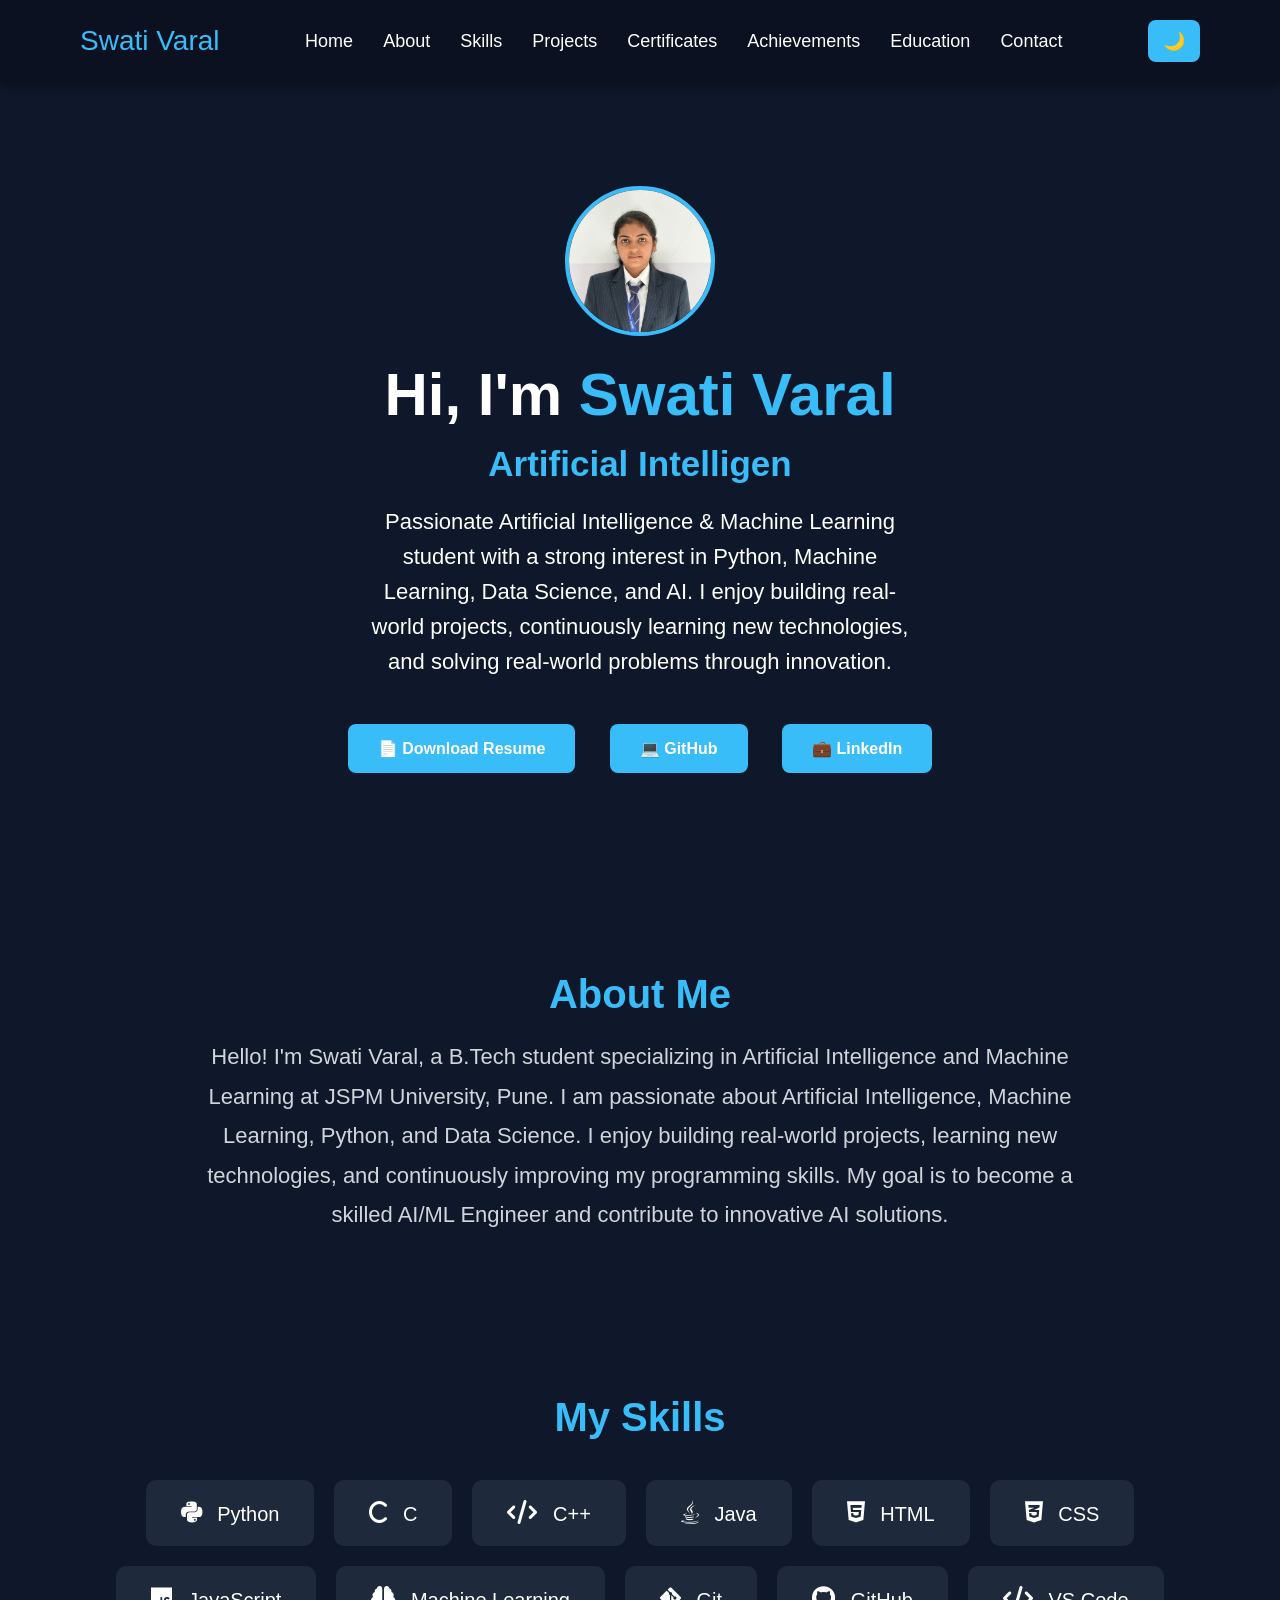
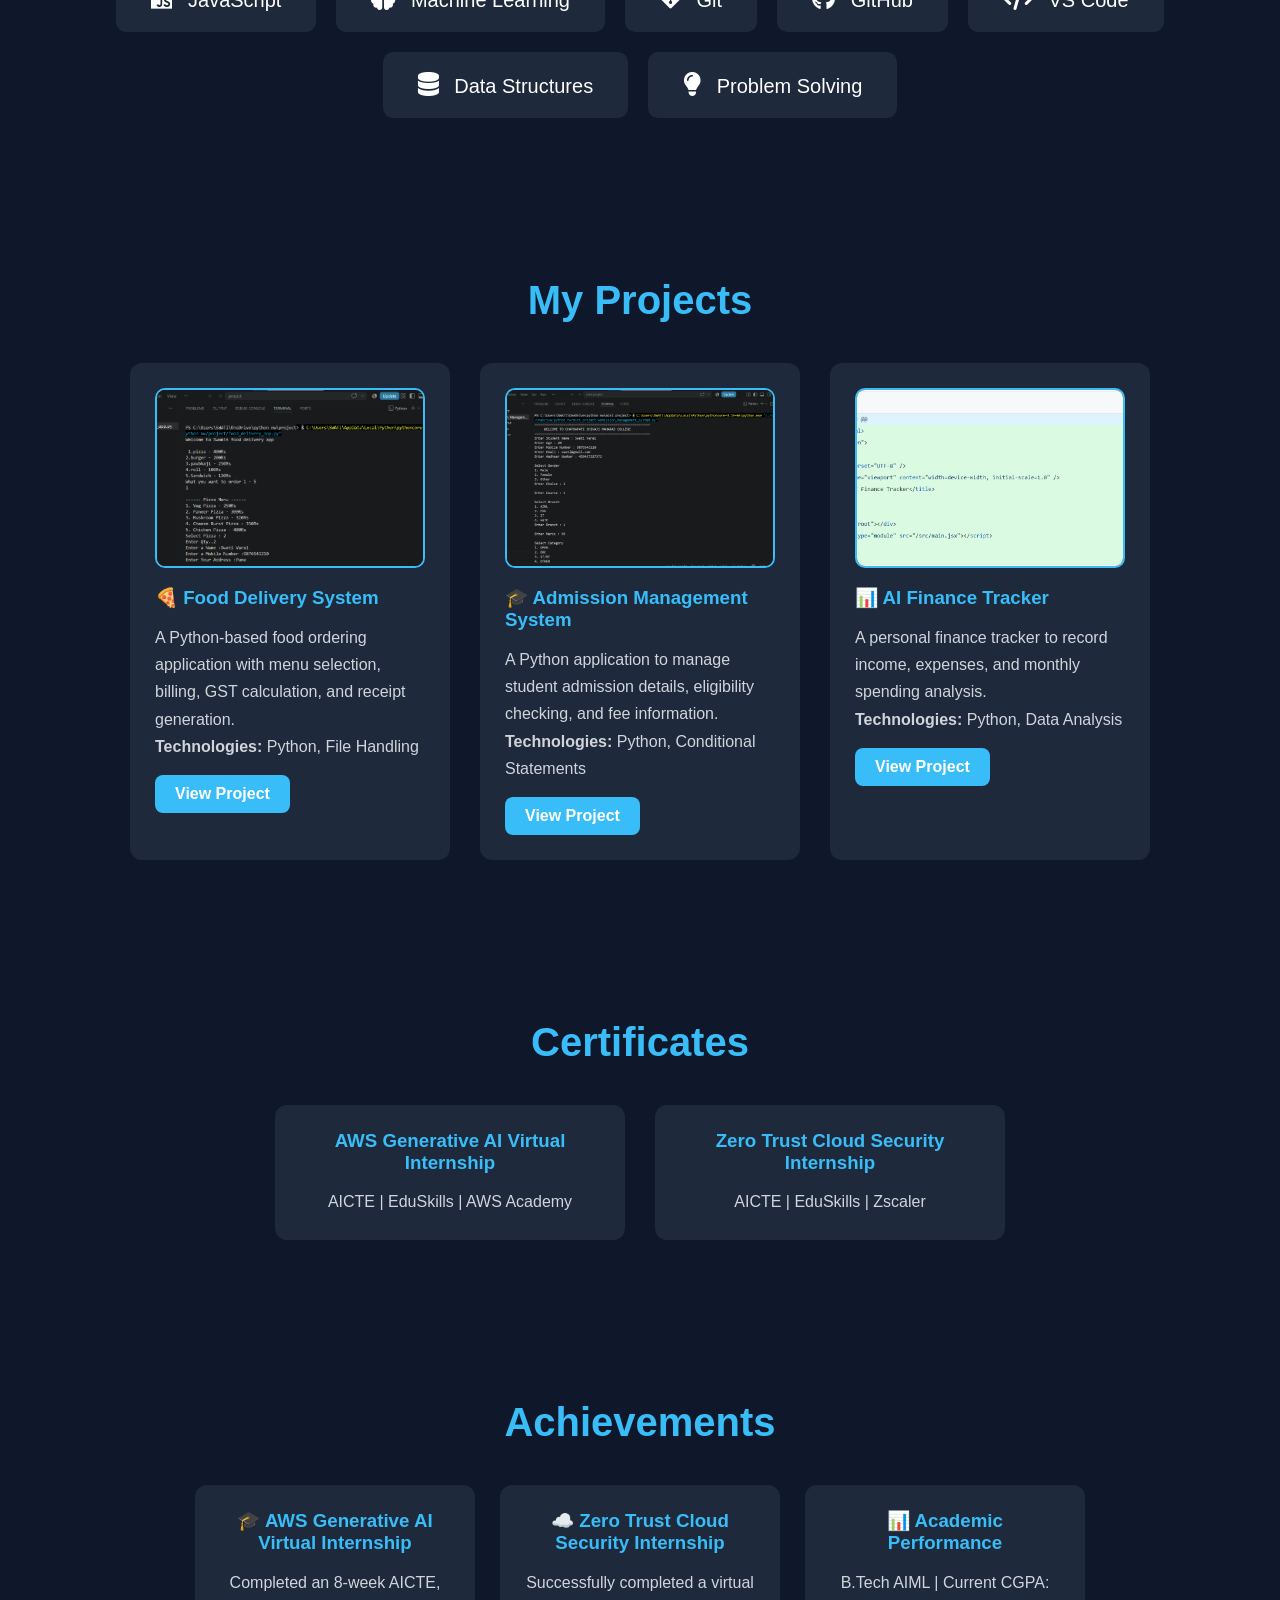
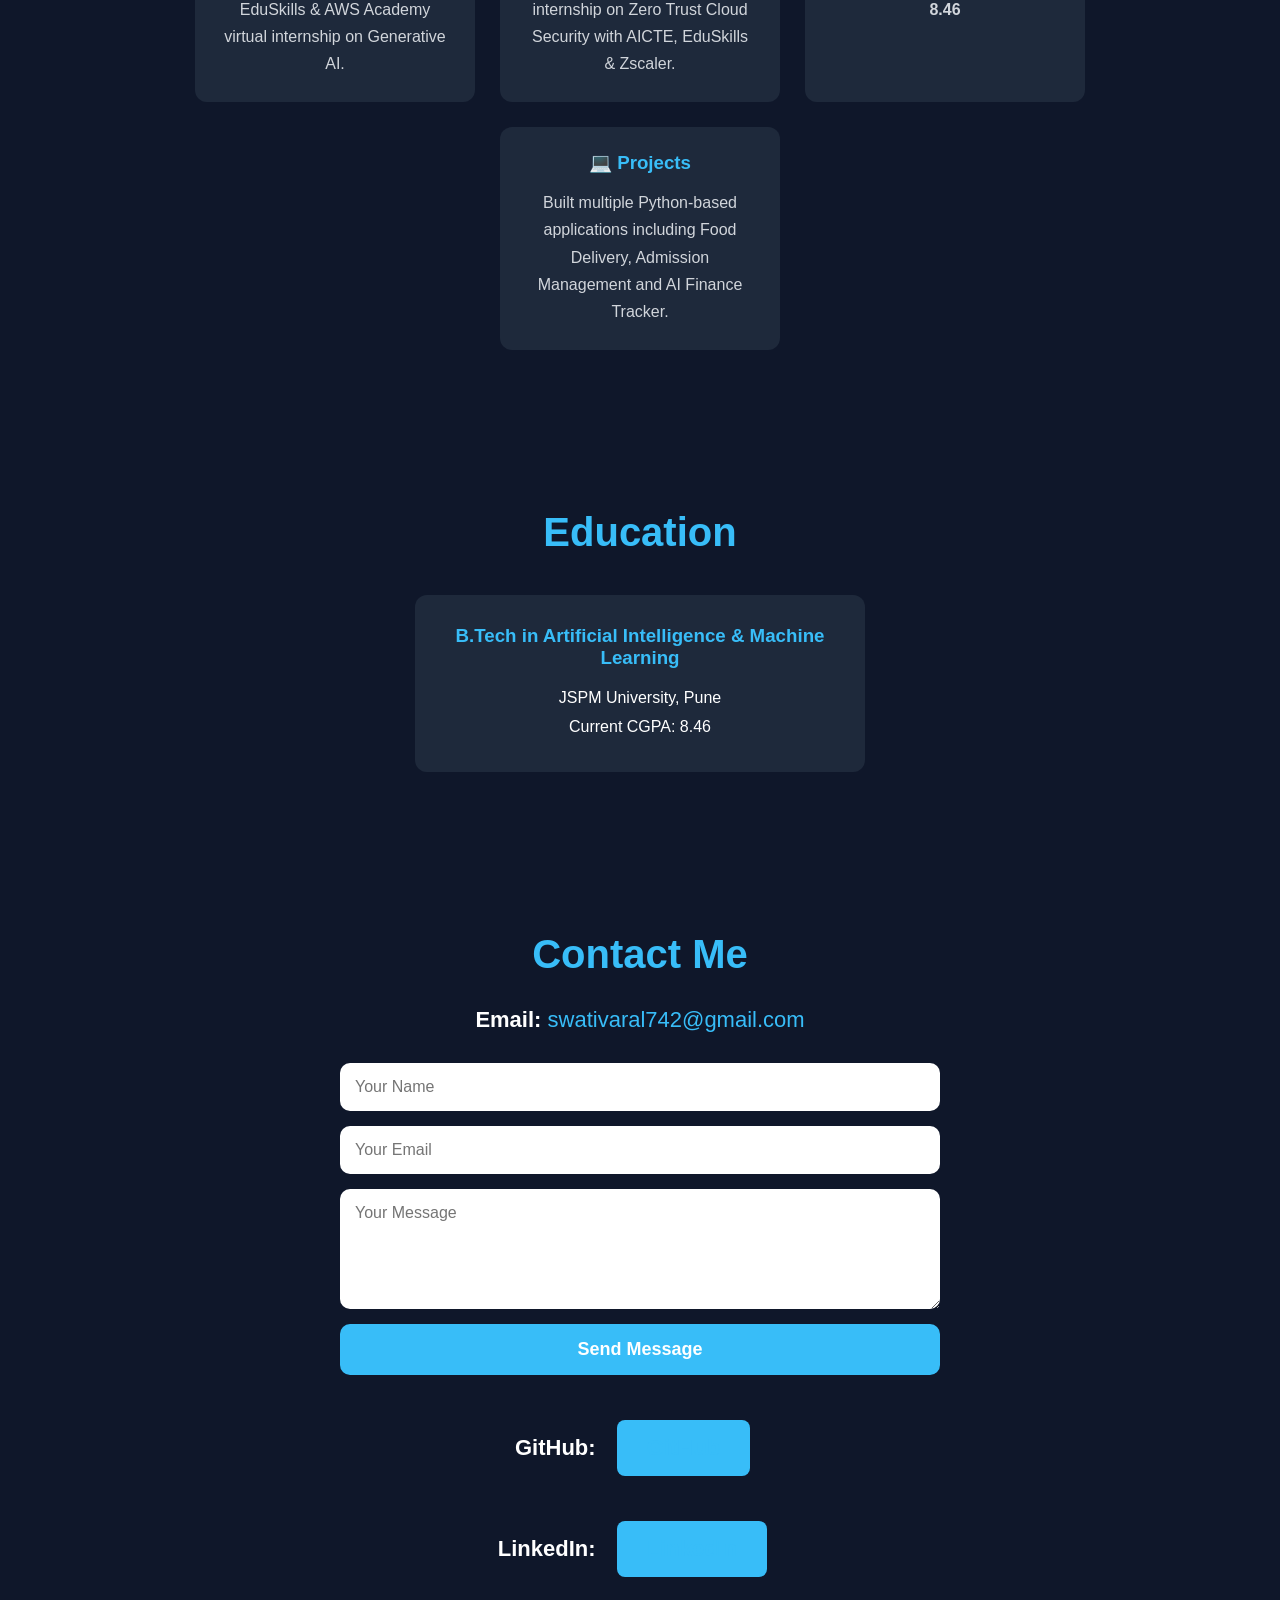
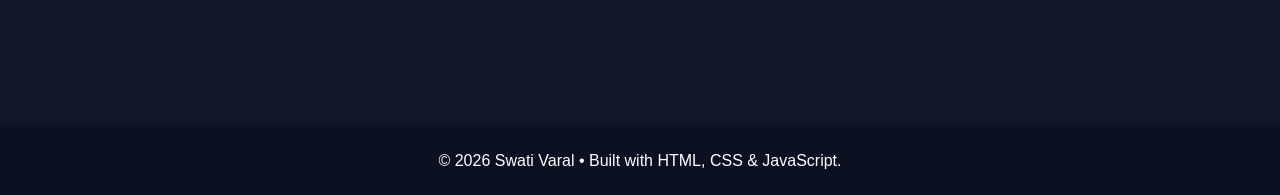
==== commit 759708d5: "Final portfolio improvements" ====
--- a/index.html
+++ b/index.html
@@ -214,6 +214,15 @@
     <a href="mailto:swativaral742@gmail.com">
         swativaral742@gmail.com
     </a>
+    <form class="contact-form">
+    <input type="text" placeholder="Your Name" required>
+
+    <input type="email" placeholder="Your Email" required>
+
+    <textarea placeholder="Your Message" rows="5" required></textarea>
+
+    <button type="submit">Send Message</button>
+</form>
 </p>
     <p>
         <strong>GitHub:</strong>
--- a/Style.css
+++ b/Style.css
@@ -509,4 +509,35 @@
 
 body.light-mode .nav-links a{
     color:#0f172a;
+}
+.contact-form{
+    max-width:600px;
+    margin:30px auto;
+    display:flex;
+    flex-direction:column;
+    gap:15px;
+}
+
+.contact-form input,
+.contact-form textarea{
+    padding:15px;
+    border:none;
+    border-radius:10px;
+    font-size:16px;
+}
+
+.contact-form button{
+    background:#38bdf8;
+    color:white;
+    border:none;
+    padding:15px;
+    border-radius:10px;
+    cursor:pointer;
+    font-size:18px;
+    font-weight:bold;
+    transition:0.3s;
+}
+
+.contact-form button:hover{
+    background:#0284c7;
 }
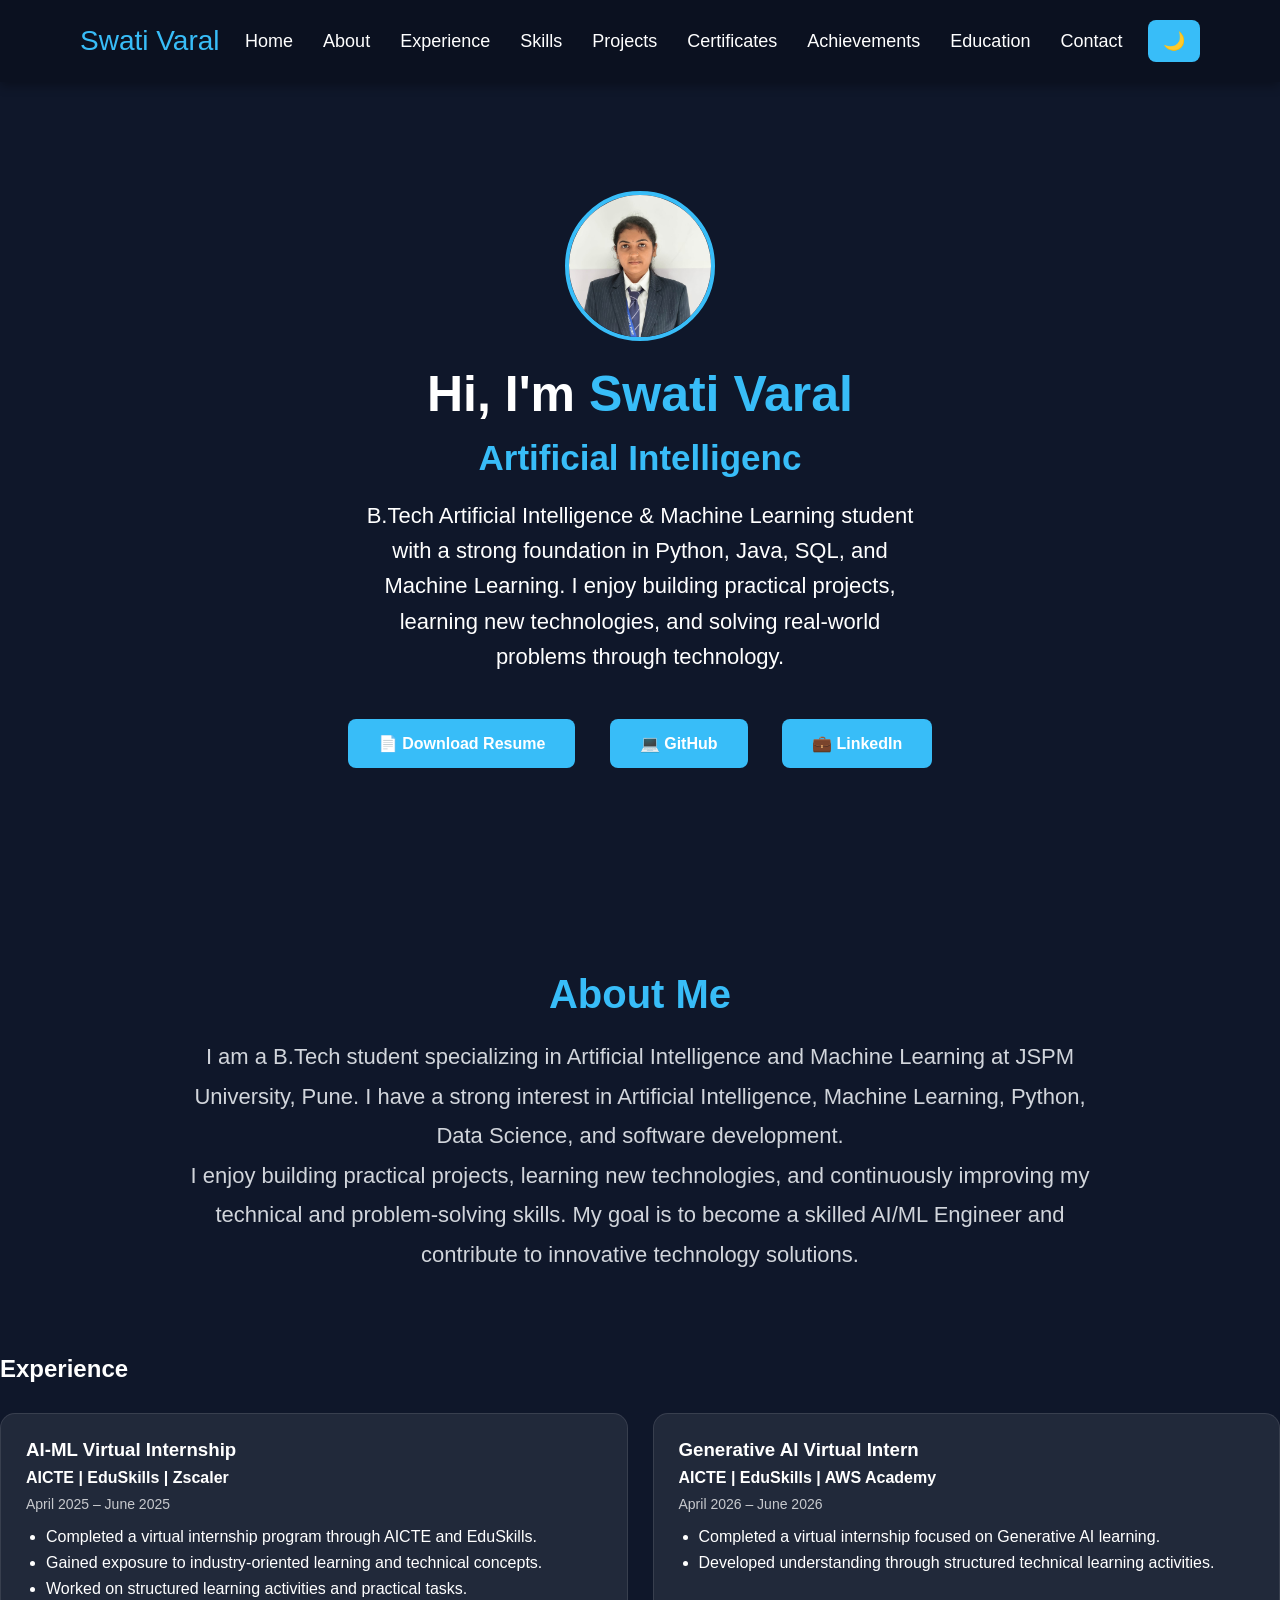
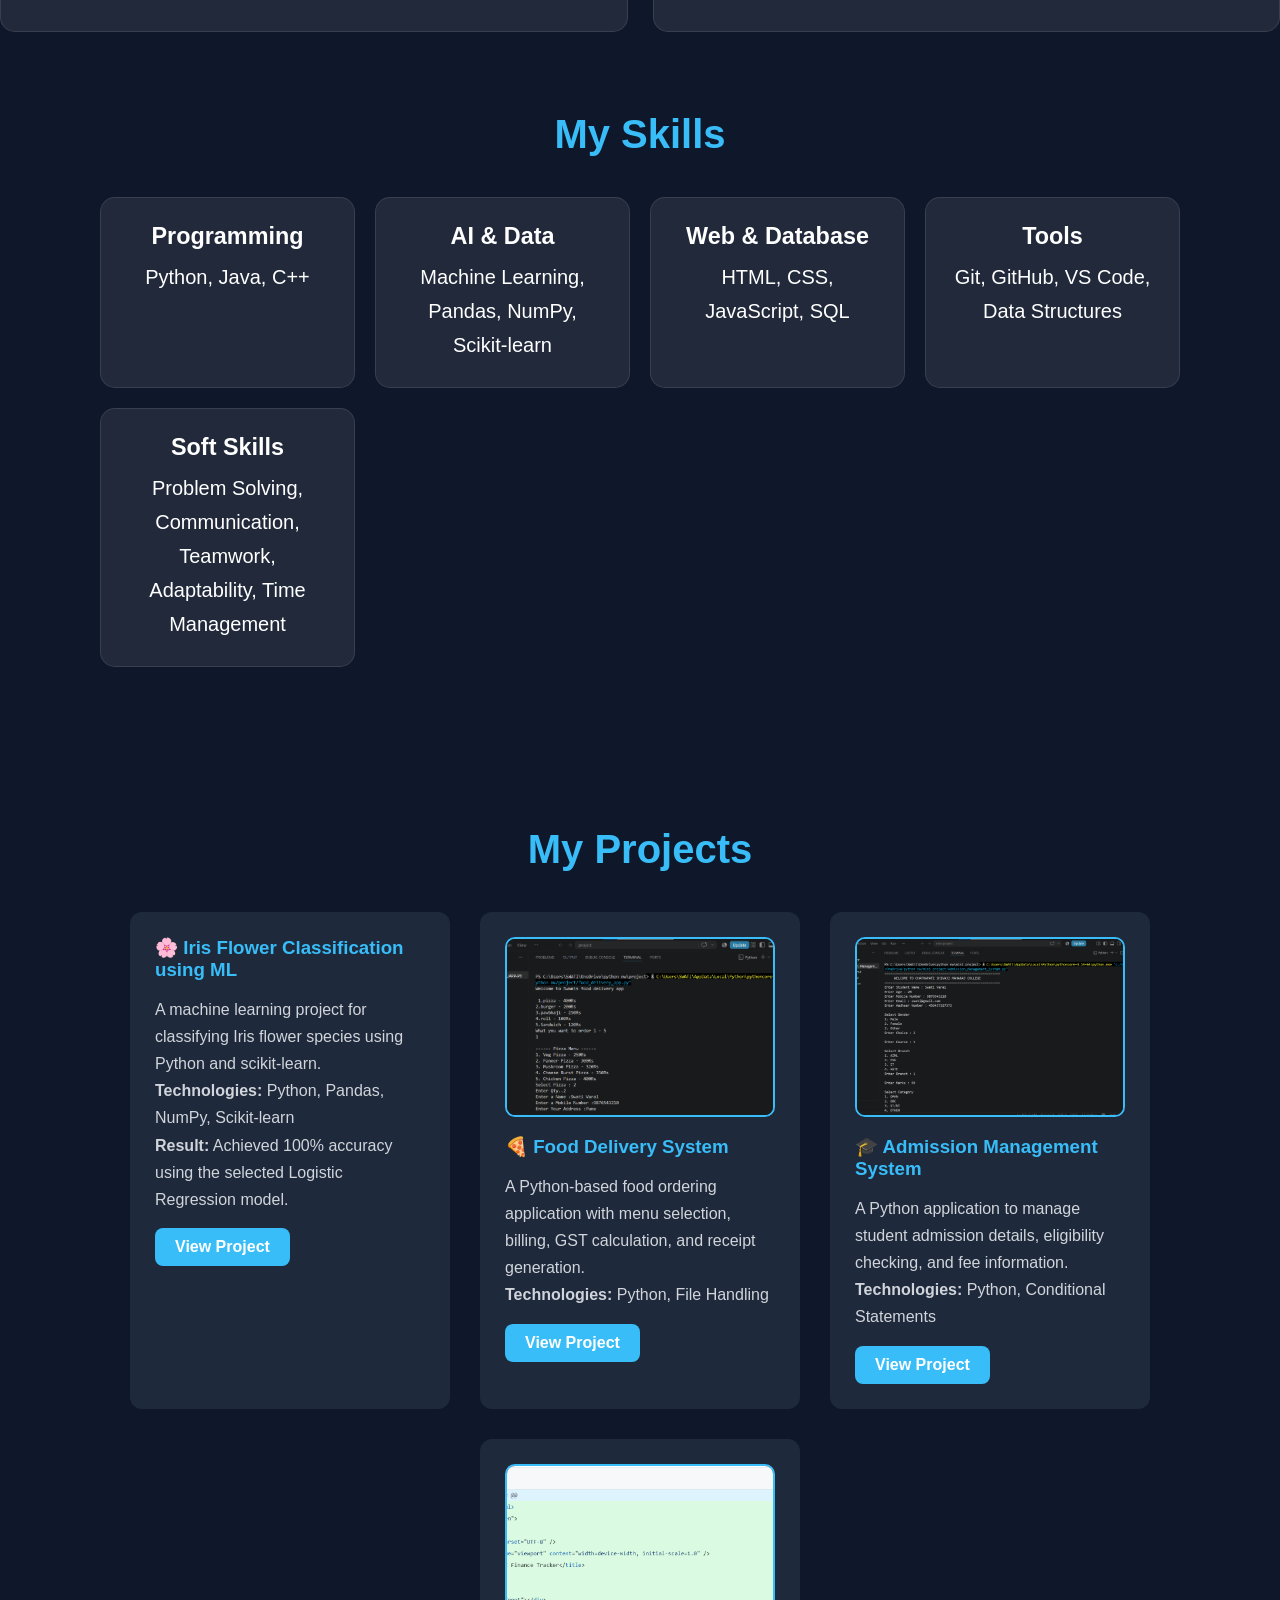
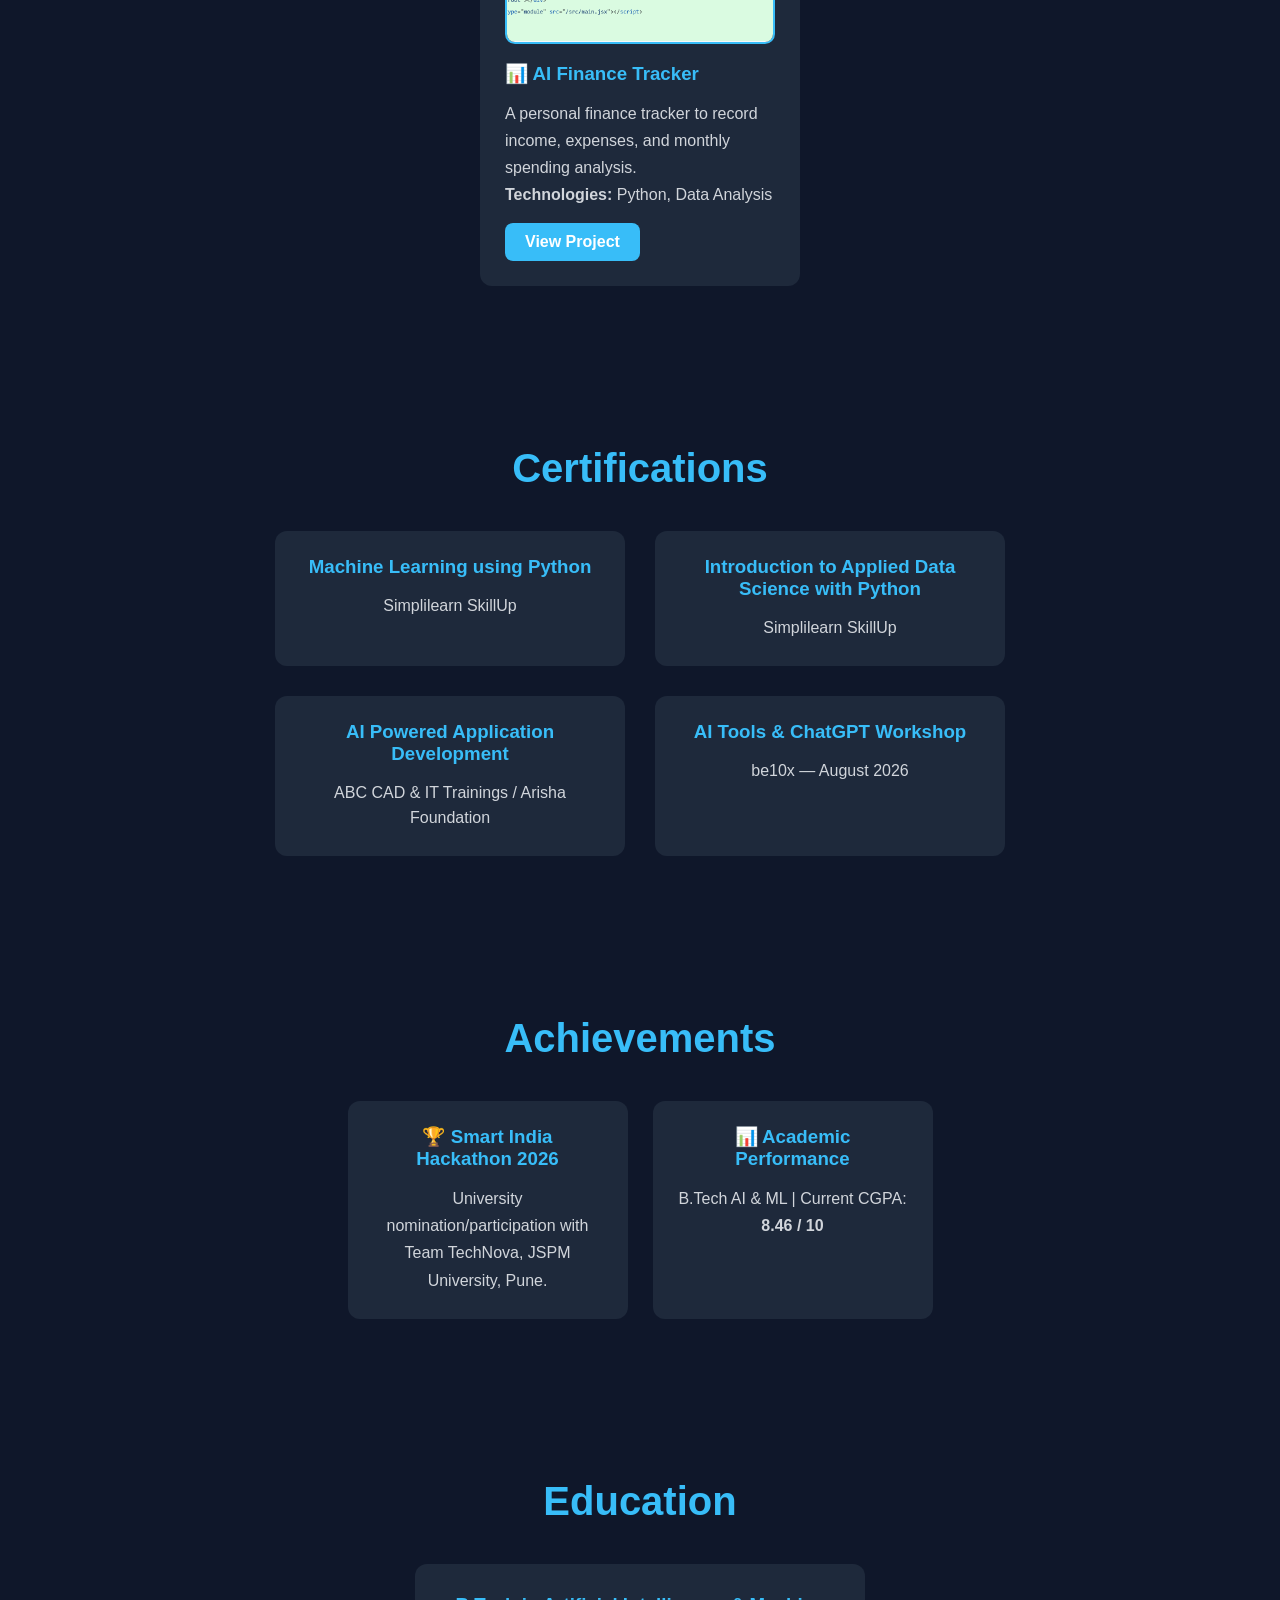
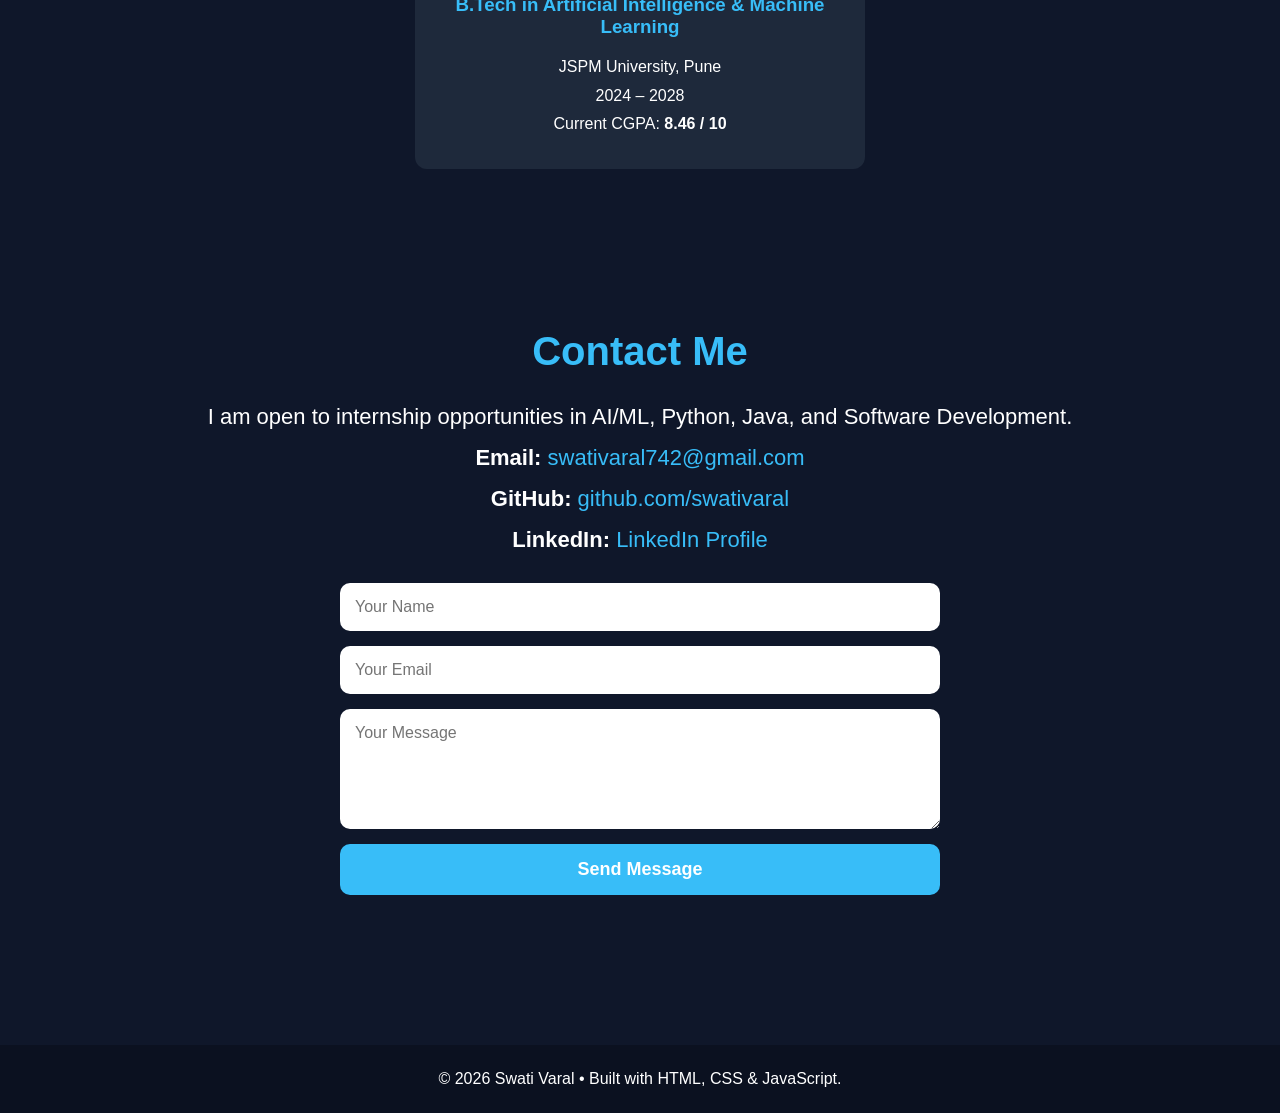
==== commit a894c61e: "Update portfolio" ====
--- a/index.html
+++ b/index.html
@@ -19,7 +19,8 @@
     <ul class="nav-links">
         <li><a href="#home">Home</a></li>
         <li><a href="#about">About</a></li>
-        <li><a href="#skills">Skills</a></li>
+<li><a href="#experience">Experience</a></li>
+<li><a href="#skills">Skills</a></li>
         <li><a href="#projects">Projects</a></li>
         <li><a href="#certificates">Certificates</a></li>
         <li><a href="#achievements">Achievements</a></li>
@@ -34,14 +35,16 @@
 
         <img src="images/profile.jpeg" alt="Swati Varal" class="profile-img">
 
-        <h1>Hi, I'm <span>Swati Varal</span></h1>
-
-        <h2><span id="typing"></span></h2>
-
-        <p>
-        Passionate Artificial Intelligence & Machine Learning student with a strong interest in Python, Machine Learning, Data Science, and AI. I enjoy building real-world projects, continuously learning new technologies, and solving real-world problems through innovation.
-        </p>
-
+       <h1>Hi, I'm <span>Swati Varal</span></h1>
+
+<h2><span id="typing"></span></h2>
+
+<p>
+    B.Tech Artificial Intelligence & Machine Learning student with a strong
+    foundation in Python, Java, SQL, and Machine Learning. I enjoy building
+    practical projects, learning new technologies, and solving real-world
+    problems through technology.
+</p>
         <a href="resume.pdf" class="btn" download>📄 Download Resume</a>
 
         <a href="https://github.com/swativaral" class="btn" target="_blank">💻 GitHub</a>
@@ -55,8 +58,59 @@
     <h2>About Me</h2>
 
     <p>
-        Hello! I'm Swati Varal, a B.Tech student specializing in Artificial Intelligence and Machine Learning at JSPM University, Pune. I am passionate about Artificial Intelligence, Machine Learning, Python, and Data Science. I enjoy building real-world projects, learning new technologies, and continuously improving my programming skills. My goal is to become a skilled AI/ML Engineer and contribute to innovative AI solutions.
-    </p>
+        I am a B.Tech student specializing in Artificial Intelligence and
+        Machine Learning at JSPM University, Pune. I have a strong interest
+        in Artificial Intelligence, Machine Learning, Python, Data Science,
+        and software development.
+    </p>
+
+    <p>
+        I enjoy building practical projects, learning new technologies,
+        and continuously improving my technical and problem-solving skills.
+        My goal is to become a skilled AI/ML Engineer and contribute to
+        innovative technology solutions.
+    </p>
+
+</section>
+<section id="experience" class="experience">
+
+    <h2>Experience</h2>
+
+    <div class="experience-container">
+
+        <div class="experience-card">
+
+            <h3>AI-ML Virtual Internship</h3>
+
+            <h4>AICTE | EduSkills | Zscaler</h4>
+
+            <span>April 2025 – June 2025</span>
+
+            <ul>
+                <li>Completed a virtual internship program through AICTE and EduSkills.</li>
+                <li>Gained exposure to industry-oriented learning and technical concepts.</li>
+                <li>Worked on structured learning activities and practical tasks.</li>
+            </ul>
+
+        </div>
+
+
+        <div class="experience-card">
+
+            <h3>Generative AI Virtual Intern</h3>
+
+            <h4>AICTE | EduSkills | AWS Academy</h4>
+
+            <span>April 2026 – June 2026</span>
+
+            <ul>
+                <li>Completed a virtual internship focused on Generative AI learning.</li>
+                <li>Developed understanding through structured technical learning activities.</li>
+            </ul>
+
+        </div>
+
+    </div>
 
 </section>
 <section id="skills" class="skills">
@@ -65,31 +119,30 @@
 
     <div class="skills-container">
 
-        <div class="skill-card"><i class="fa-brands fa-python"></i> Python</div>
-
-<div class="skill-card"><i class="fa-solid fa-c"></i> C</div>
-
-<div class="skill-card"><i class="fa-solid fa-code"></i> C++</div>
-
-<div class="skill-card"><i class="fa-brands fa-java"></i> Java</div>
-
-<div class="skill-card"><i class="fa-brands fa-html5"></i> HTML</div>
-
-<div class="skill-card"><i class="fa-brands fa-css3-alt"></i> CSS</div>
-
-<div class="skill-card"><i class="fa-brands fa-js"></i> JavaScript</div>
-
-<div class="skill-card"><i class="fa-solid fa-brain"></i> Machine Learning</div>
-
-<div class="skill-card"><i class="fa-brands fa-git-alt"></i> Git</div>
-
-<div class="skill-card"><i class="fa-brands fa-github"></i> GitHub</div>
-
-<div class="skill-card"><i class="fa-solid fa-code"></i> VS Code</div>
-
-<div class="skill-card"><i class="fa-solid fa-database"></i> Data Structures</div>
-
-<div class="skill-card"><i class="fa-solid fa-lightbulb"></i> Problem Solving</div>
+        <div class="skill-card">
+            <h3>Programming</h3>
+            <p>Python, Java, C++</p>
+        </div>
+
+        <div class="skill-card">
+            <h3>AI & Data</h3>
+            <p>Machine Learning, Pandas, NumPy, Scikit-learn</p>
+        </div>
+
+        <div class="skill-card">
+            <h3>Web & Database</h3>
+            <p>HTML, CSS, JavaScript, SQL</p>
+        </div>
+
+        <div class="skill-card">
+            <h3>Tools</h3>
+            <p>Git, GitHub, VS Code, Data Structures</p>
+        </div>
+
+        <div class="skill-card">
+            <h3>Soft Skills</h3>
+            <p>Problem Solving, Communication, Teamwork, Adaptability, Time Management</p>
+        </div>
 
     </div>
 
@@ -97,69 +150,148 @@
 <section id="projects" class="projects">
 
     <h2>My Projects</h2>
-   <div class="project-container">
-    <div class="project-card">
-        <img src="images/menu.png" alt="Food Delivery Menu" class="project-img">
-    <h3>🍕 Food Delivery System</h3>
-
-    <p>
-        A Python-based food ordering application with menu selection,
-        billing, GST calculation, and receipt generation.
-    </p>
-    <p><strong>Technologies:</strong> Python, File Handling</p>
-
-    <a href="https://github.com/swativaral/Food-Delivery-App" class="project-btn" target="_blank">
-        View Project
-    </a>
-
-</div>
+
+    <div class="project-container">
+
+        <!-- Iris ML Project -->
         <div class="project-card">
-            <img src="images/Admission.png" alt="Admission Management System" class="project-img">
+
+            <h3>🌸 Iris Flower Classification using ML</h3>
+
+            <p>
+                A machine learning project for classifying Iris flower
+                species using Python and scikit-learn.
+            </p>
+
+            <p>
+                <strong>Technologies:</strong>
+                Python, Pandas, NumPy, Scikit-learn
+            </p>
+
+            <p>
+                <strong>Result:</strong>
+                Achieved 100% accuracy using the selected Logistic Regression model.
+            </p>
+
+            <a href="https://github.com/swativaral/iris-ml-project/"
+               class="project-btn"
+               target="_blank">
+                View Project
+            </a>
+
+        </div>
+
+
+        <!-- Food Delivery -->
+        <div class="project-card">
+
+            <img src="images/menu.png"
+                 alt="Food Delivery Menu"
+                 class="project-img">
+
+            <h3>🍕 Food Delivery System</h3>
+
+            <p>
+                A Python-based food ordering application with menu selection,
+                billing, GST calculation, and receipt generation.
+            </p>
+
+            <p>
+                <strong>Technologies:</strong>
+                Python, File Handling
+            </p>
+
+            <a href="https://github.com/swativaral/Food-Delivery-App"
+               class="project-btn"
+               target="_blank">
+                View Project
+            </a>
+
+        </div>
+
+
+        <!-- Admission Management -->
+        <div class="project-card">
+
+            <img src="images/Admission.png"
+                 alt="Admission Management System"
+                 class="project-img">
+
             <h3>🎓 Admission Management System</h3>
+
             <p>
                 A Python application to manage student admission details,
                 eligibility checking, and fee information.
             </p>
-           <p><strong>Technologies:</strong> Python, Conditional Statements</p>
-            <a href="https://github.com/swativaral/Admission_Management_System" class="project-btn" target="_blank">
-    View Project
-</a>
-        </div>
-
+
+            <p>
+                <strong>Technologies:</strong>
+                Python, Conditional Statements
+            </p>
+
+            <a href="https://github.com/swativaral/Admission_Management_System"
+               class="project-btn"
+               target="_blank">
+                View Project
+            </a>
+
+        </div>
+
+
+        <!-- AI Finance Tracker -->
         <div class="project-card">
-    <img src="images/finance.png" alt="AI Finance Tracker" class="project-img">
-
-    <h3>📊 AI Finance Tracker</h3>
-
-    <p>
-        A personal finance tracker to record income, expenses,
-        and monthly spending analysis.
-    </p>
-
-    <p><strong>Technologies:</strong> Python, Data Analysis</p>
-
-    <a href="https://github.com/swativaral/AI-Finance-Tracker" class="project-btn" target="_blank">
-        View Project
-    </a>
-</div>
+
+            <img src="images/finance.png"
+                 alt="AI Finance Tracker"
+                 class="project-img">
+
+            <h3>📊 AI Finance Tracker</h3>
+
+            <p>
+                A personal finance tracker to record income, expenses,
+                and monthly spending analysis.
+            </p>
+
+            <p>
+                <strong>Technologies:</strong>
+                Python, Data Analysis
+            </p>
+
+            <a href="https://github.com/swativaral/AI-Finance-Tracker"
+               class="project-btn"
+               target="_blank">
+                View Project
+            </a>
+
+        </div>
 
     </div>
 
 </section>
 <section id="certificates" class="certificates">
 
-    <h2>Certificates</h2>
+    <h2>Certifications</h2>
 
     <div class="certificate-container">
 
         <div class="certificate-card">
-            <h3>AWS Generative AI Virtual Internship</h3>
-            <p>AICTE | EduSkills | AWS Academy</p>
+            <h3>Machine Learning using Python</h3>
+            <p>Simplilearn SkillUp</p>
         </div>
 
         <div class="certificate-card">
-            <h3>Zero Trust Cloud Security Internship</h3>
-            <p>AICTE | EduSkills | Zscaler</p>
+            <h3>Introduction to Applied Data Science with Python</h3>
+            <p>Simplilearn SkillUp</p>
+        </div>
+
+        <div class="certificate-card">
+            <h3>AI Powered Application Development</h3>
+            <p>ABC CAD & IT Trainings / Arisha Foundation</p>
+        </div>
+
+        <div class="certificate-card">
+            <h3>AI Tools & ChatGPT Workshop</h3>
+            <p>be10x — August 2026</p>
         </div>
 
     </div>
@@ -172,23 +304,19 @@
     <div class="achievement-container">
 
         <div class="achievement-card">
-            <h3>🎓 AWS Generative AI Virtual Internship</h3>
-            <p>Completed an 8-week AICTE, EduSkills & AWS Academy virtual internship on Generative AI.</p>
-        </div>
-
-        <div class="achievement-card">
-            <h3>☁️ Zero Trust Cloud Security Internship</h3>
-            <p>Successfully completed a virtual internship on Zero Trust Cloud Security with AICTE, EduSkills & Zscaler.</p>
+            <h3>🏆 Smart India Hackathon 2026</h3>
+            <p>
+                University nomination/participation with Team TechNova,
+                JSPM University, Pune.
+            </p>
         </div>
 
         <div class="achievement-card">
             <h3>📊 Academic Performance</h3>
-            <p>B.Tech AIML | Current CGPA: <strong>8.46</strong></p>
-        </div>
-
-        <div class="achievement-card">
-            <h3>💻 Projects</h3>
-            <p>Built multiple Python-based applications including Food Delivery, Admission Management and AI Finance Tracker.</p>
+            <p>
+                B.Tech AI & ML | Current CGPA:
+                <strong>8.46 / 10</strong>
+            </p>
         </div>
 
     </div>
@@ -199,9 +327,17 @@
     <h2>Education</h2>
 
     <div class="education-card">
+
         <h3>B.Tech in Artificial Intelligence & Machine Learning</h3>
+
         <p>JSPM University, Pune</p>
-        <p>Current CGPA: 8.46</p>
+
+        <p>2024 – 2028</p>
+
+        <p>
+            Current CGPA: <strong>8.46 / 10</strong>
+        </p>
+
     </div>
 
 </section>
@@ -209,34 +345,54 @@
 
     <h2>Contact Me</h2>
 
-   <p>
-    <strong>Email:</strong>
-    <a href="mailto:swativaral742@gmail.com">
-        swativaral742@gmail.com
-    </a>
+    <p>
+        I am open to internship opportunities in AI/ML,
+        Python, Java, and Software Development.
+    </p>
+
+    <p>
+        <strong>Email:</strong>
+        <a href="mailto:swativaral742@gmail.com">
+            swativaral742@gmail.com
+        </a>
+    </p>
+
+    <p>
+        <strong>GitHub:</strong>
+        <a href="https://github.com/swativaral"
+           target="_blank">
+            github.com/swativaral
+        </a>
+    </p>
+
+    <p>
+        <strong>LinkedIn:</strong>
+        <a href="https://www.linkedin.com/in/swati-varal-043993343/"
+           target="_blank">
+            LinkedIn Profile
+        </a>
+    </p>
+
     <form class="contact-form">
-    <input type="text" placeholder="Your Name" required>
-
-    <input type="email" placeholder="Your Email" required>
-
-    <textarea placeholder="Your Message" rows="5" required></textarea>
-
-    <button type="submit">Send Message</button>
-</form>
-</p>
-    <p>
-        <strong>GitHub:</strong>
-       <a href="https://github.com/swativaral" class="btn" target="_blank">
-             GitHub
-        </a>
-    </p>
-
-   <p>
-    <strong>LinkedIn:</strong>
-    <a href="https://www.linkedin.com/in/swati-varal-043993343/" class="btn" target="_blank">
-    LinkedIn
-    </a>
-</p>
+
+        <input type="text"
+               placeholder="Your Name"
+               required>
+
+        <input type="email"
+               placeholder="Your Email"
+               required>
+
+        <textarea
+            placeholder="Your Message"
+            rows="5"
+            required></textarea>
+
+        <button type="submit">
+            Send Message
+        </button>
+
+    </form>
 
 </section>
     <footer>
--- a/Style.css
+++ b/Style.css
@@ -22,8 +22,9 @@
 }
 
 .hero-content h1{
-    font-size:60px;
+    font-size:50px;
     margin-bottom:15px;
+    white-space:nowrap;
 }
 
 .hero-content span{
@@ -540,4 +541,112 @@
 
 .contact-form button:hover{
     background:#0284c7;
+}
+/* ================================
+   EXPERIENCE SECTION
+================================ */
+
+.experience-container {
+    display: grid;
+    grid-template-columns: repeat(auto-fit, minmax(300px, 1fr));
+    gap: 25px;
+    margin-top: 30px;
+}
+
+.experience-card {
+    background: rgba(255, 255, 255, 0.08);
+    padding: 25px;
+    border-radius: 15px;
+    border: 1px solid rgba(255, 255, 255, 0.1);
+    transition: 0.3s ease;
+}
+
+.experience-card:hover {
+    transform: translateY(-6px);
+}
+
+.experience-card h3 {
+    margin-bottom: 8px;
+}
+
+.experience-card h4 {
+    margin-bottom: 8px;
+}
+
+.experience-card span {
+    font-size: 14px;
+    opacity: 0.75;
+}
+
+.experience-card ul {
+    margin-top: 15px;
+    padding-left: 20px;
+}
+
+.experience-card li {
+    margin-bottom: 8px;
+}
+
+
+/* ================================
+   SKILLS SECTION
+================================ */
+
+.skills-container {
+    display: grid;
+    grid-template-columns: repeat(auto-fit, minmax(220px, 1fr));
+    gap: 20px;
+    margin-top: 30px;
+}
+
+.skill-card {
+    padding: 25px;
+    border-radius: 15px;
+    background: rgba(255, 255, 255, 0.08);
+    border: 1px solid rgba(255, 255, 255, 0.1);
+    transition: 0.3s ease;
+}
+
+.skill-card:hover {
+    transform: translateY(-6px);
+}
+
+.skill-card h3 {
+    margin-bottom: 10px;
+}
+
+.skill-card p {
+    line-height: 1.7;
+}
+
+
+/* ================================
+   PROJECT IMPROVEMENTS
+================================ */
+
+.project-card {
+    transition: 0.3s ease;
+}
+
+.project-card:hover {
+    transform: translateY(-6px);
+}
+
+
+/* ================================
+   MOBILE RESPONSIVE
+================================ */
+
+@media (max-width: 768px) {
+
+    .experience-container,
+    .skills-container {
+        grid-template-columns: 1fr;
+    }
+
+    .experience-card,
+    .skill-card {
+        padding: 20px;
+    }
+
 }
